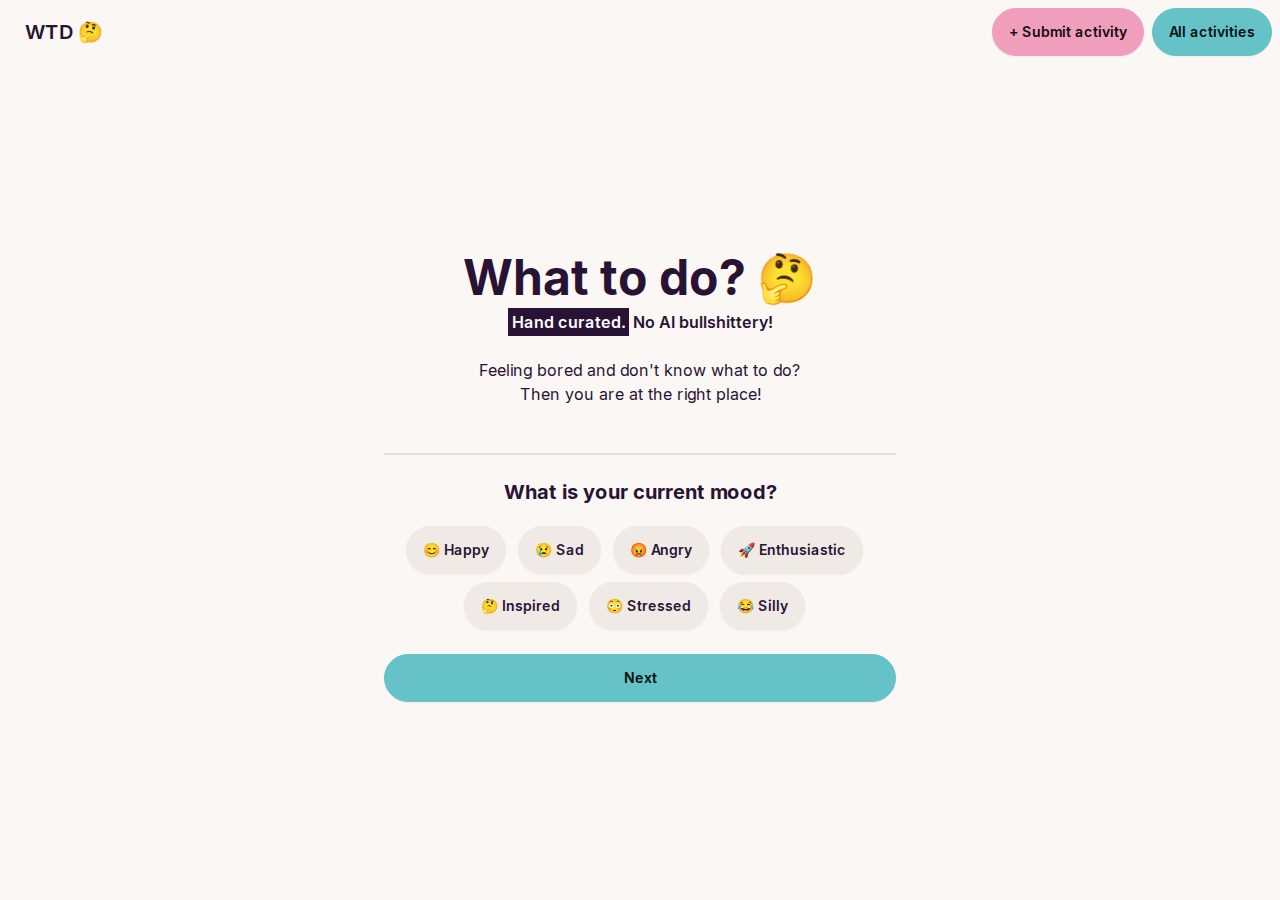
==== index.html @ 71c06328 "Add files via upload" ====
<!DOCTYPE html><html lang="en" data-theme="cupcake"><head><meta charSet="utf-8"/><meta name="viewport" content="width=device-width, initial-scale=1"/><link rel="stylesheet" href="/_next/static/css/040edca10ab47e37.css" data-precedence="next"/><link rel="preload" as="script" fetchPriority="low" href="/_next/static/chunks/webpack-1c9603b7d2042f8e.js"/><script src="/_next/static/chunks/fd9d1056-62aaf4b921c84028.js" async=""></script><script src="/_next/static/chunks/23-53a2603b70537d36.js" async=""></script><script src="/_next/static/chunks/main-app-e47d683644de741a.js" async=""></script><script src="/_next/static/chunks/125-04e4ac84faadeda4.js" async=""></script><script src="/_next/static/chunks/app/page-705345478caa8440.js" async=""></script><title>What to do?</title><meta name="description" content="Felling bored? Let us help you find something to do!"/><link rel="icon" href="/favicon.ico" type="image/x-icon" sizes="16x16"/><script src="/_next/static/chunks/polyfills-78c92fac7aa8fdd8.js" noModule=""></script></head><body class="__className_36bd41"><div class="navbar bg-base-100"><div class="navbar-start"><div class="dropdown"><div tabindex="0" role="button" class="btn btn-ghost lg:hidden"><svg xmlns="http://www.w3.org/2000/svg" class="h-5 w-5" fill="none" viewBox="0 0 24 24" stroke="currentColor"><path stroke-linecap="round" stroke-linejoin="round" stroke-width="2" d="M4 6h16M4 12h8m-8 6h16"></path></svg></div><ul tabindex="0" class="menu menu-sm dropdown-content bg-base-100 rounded-box z-[1] mt-3 w-52 p-2 shadow gap-2"><li><a class="bg-primary font-semibold" href="/all">All activities</a></li><li><a class="bg-secondary" href="https://forms.gle/7nkDAEcvUfai7z9x8" target="_blank">+ Submit activity</a></li></ul></div><a class="btn btn-ghost text-xl">WTD 🤔</a></div><div class="navbar-end invisible lg:visible gap-2"><a class="btn btn-secondary" href="https://forms.gle/7nkDAEcvUfai7z9x8" target="_blank">+ Submit activity</a><a class="btn btn-primary font-semibold" href="/all">All activities</a></div></div><div class="hero min-h-[92vh]"><div class="hero-content text-center"><div class="max-w-lg"><h1 class="text-5xl font-bold">What to do? 🤔</h1><h2 class="text-l font-semibold mt-2"><span class="text-white bg-neutral p-1">Hand curated.</span> No AI bullshittery!</h2><p class="py-6">Feeling bored and don&#x27;t know what to do?<br/>Then you are at the right place!</p><div class="divider"></div><p class="font-bold text-xl mb-3">What is your current mood?</p><button class="btn mr-3 mt-2 ">😊 Happy</button><button class="btn mr-3 mt-2 ">😢 Sad</button><button class="btn mr-3 mt-2 ">😡 Angry</button><button class="btn mr-3 mt-2 ">🚀 Enthusiastic</button><button class="btn mr-3 mt-2 ">🤔 Inspired</button><button class="btn mr-3 mt-2 ">😳 Stressed</button><button class="btn mr-3 mt-2 ">😂 Silly</button><div class="mt-6 flex flex-col justify-center"><button class="btn btn-primary">Next</button></div></div></div></div><script data-name="BMC-Widget" data-cfasync="false" src="https://cdnjs.buymeacoffee.com/1.0.0/widget.prod.min.js" data-id="oskarkraemer" data-description="Support me on Buy me a coffee!" data-message="Thank you for visiting! If you had fun, consider supporting the development of further tools like these 😊" data-color="#FF813F" data-position="Right" data-x_margin="18" data-y_margin="18"></script><script src="/_next/static/chunks/webpack-1c9603b7d2042f8e.js" async=""></script><script>(self.__next_f=self.__next_f||[]).push([0]);self.__next_f.push([2,null])</script><script>self.__next_f.push([1,"1:HL[\"/_next/static/css/040edca10ab47e37.css\",\"style\"]\n"])</script><script>self.__next_f.push([1,"2:I[5751,[],\"\"]\n4:I[6513,[],\"ClientPageRoot\"]\n5:I[9813,[\"125\",\"static/chunks/125-04e4ac84faadeda4.js\",\"931\",\"static/chunks/app/page-705345478caa8440.js\"],\"default\"]\n6:I[9275,[],\"\"]\n7:I[1343,[],\"\"]\n9:I[6130,[],\"\"]\na:[]\n"])</script><script>self.__next_f.push([1,"0:[[[\"$\",\"link\",\"0\",{\"rel\":\"stylesheet\",\"href\":\"/_next/static/css/040edca10ab47e37.css\",\"precedence\":\"next\",\"crossOrigin\":\"$undefined\"}]],[\"$\",\"$L2\",null,{\"buildId\":\"r5qtMpemRPgUdCmACwIKl\",\"assetPrefix\":\"\",\"initialCanonicalUrl\":\"/\",\"initialTree\":[\"\",{\"children\":[\"__PAGE__\",{}]},\"$undefined\",\"$undefined\",true],\"initialSeedData\":[\"\",{\"children\":[\"__PAGE__\",{},[[\"$L3\",[\"$\",\"$L4\",null,{\"props\":{\"params\":{},\"searchParams\":{}},\"Component\":\"$5\"}]],null],null]},[[\"$\",\"html\",null,{\"lang\":\"en\",\"data-theme\":\"cupcake\",\"children\":[\"$\",\"body\",null,{\"className\":\"__className_36bd41\",\"children\":[\"$\",\"$L6\",null,{\"parallelRouterKey\":\"children\",\"segmentPath\":[\"children\"],\"error\":\"$undefined\",\"errorStyles\":\"$undefined\",\"errorScripts\":\"$undefined\",\"template\":[\"$\",\"$L7\",null,{}],\"templateStyles\":\"$undefined\",\"templateScripts\":\"$undefined\",\"notFound\":[[\"$\",\"title\",null,{\"children\":\"404: This page could not be found.\"}],[\"$\",\"div\",null,{\"style\":{\"fontFamily\":\"system-ui,\\\"Segoe UI\\\",Roboto,Helvetica,Arial,sans-serif,\\\"Apple Color Emoji\\\",\\\"Segoe UI Emoji\\\"\",\"height\":\"100vh\",\"textAlign\":\"center\",\"display\":\"flex\",\"flexDirection\":\"column\",\"alignItems\":\"center\",\"justifyContent\":\"center\"},\"children\":[\"$\",\"div\",null,{\"children\":[[\"$\",\"style\",null,{\"dangerouslySetInnerHTML\":{\"__html\":\"body{color:#000;background:#fff;margin:0}.next-error-h1{border-right:1px solid rgba(0,0,0,.3)}@media (prefers-color-scheme:dark){body{color:#fff;background:#000}.next-error-h1{border-right:1px solid rgba(255,255,255,.3)}}\"}}],[\"$\",\"h1\",null,{\"className\":\"next-error-h1\",\"style\":{\"display\":\"inline-block\",\"margin\":\"0 20px 0 0\",\"padding\":\"0 23px 0 0\",\"fontSize\":24,\"fontWeight\":500,\"verticalAlign\":\"top\",\"lineHeight\":\"49px\"},\"children\":\"404\"}],[\"$\",\"div\",null,{\"style\":{\"display\":\"inline-block\"},\"children\":[\"$\",\"h2\",null,{\"style\":{\"fontSize\":14,\"fontWeight\":400,\"lineHeight\":\"49px\",\"margin\":0},\"children\":\"This page could not be found.\"}]}]]}]}]],\"notFoundStyles\":[],\"styles\":null}]}]}],null],null],\"couldBeIntercepted\":false,\"initialHead\":[null,\"$L8\"],\"globalErrorComponent\":\"$9\",\"missingSlots\":\"$Wa\"}]]\n"])</script><script>self.__next_f.push([1,"8:[[\"$\",\"meta\",\"0\",{\"name\":\"viewport\",\"content\":\"width=device-width, initial-scale=1\"}],[\"$\",\"meta\",\"1\",{\"charSet\":\"utf-8\"}],[\"$\",\"title\",\"2\",{\"children\":\"What to do?\"}],[\"$\",\"meta\",\"3\",{\"name\":\"description\",\"content\":\"Felling bored? Let us help you find something to do!\"}],[\"$\",\"link\",\"4\",{\"rel\":\"icon\",\"href\":\"/favicon.ico\",\"type\":\"image/x-icon\",\"sizes\":\"16x16\"}]]\n3:null\n"])</script></body></html>
---- _next/static/css/040edca10ab47e37.css ----
@font-face{font-family:__Inter_36bd41;font-style:normal;font-weight:100 900;font-display:swap;src:url(/_next/static/media/55c55f0601d81cf3-s.woff2) format("woff2");unicode-range:u+0460-052f,u+1c80-1c88,u+20b4,u+2de0-2dff,u+a640-a69f,u+fe2e-fe2f}@font-face{font-family:__Inter_36bd41;font-style:normal;font-weight:100 900;font-display:swap;src:url(/_next/static/media/26a46d62cd723877-s.woff2) format("woff2");unicode-range:u+0301,u+0400-045f,u+0490-0491,u+04b0-04b1,u+2116}@font-face{font-family:__Inter_36bd41;font-style:normal;font-weight:100 900;font-display:swap;src:url(/_next/static/media/97e0cb1ae144a2a9-s.woff2) format("woff2");unicode-range:u+1f??}@font-face{font-family:__Inter_36bd41;font-style:normal;font-weight:100 900;font-display:swap;src:url(/_next/static/media/581909926a08bbc8-s.woff2) format("woff2");unicode-range:u+0370-0377,u+037a-037f,u+0384-038a,u+038c,u+038e-03a1,u+03a3-03ff}@font-face{font-family:__Inter_36bd41;font-style:normal;font-weight:100 900;font-display:swap;src:url(/_next/static/media/df0a9ae256c0569c-s.woff2) format("woff2");unicode-range:u+0102-0103,u+0110-0111,u+0128-0129,u+0168-0169,u+01a0-01a1,u+01af-01b0,u+0300-0301,u+0303-0304,u+0308-0309,u+0323,u+0329,u+1ea0-1ef9,u+20ab}@font-face{font-family:__Inter_36bd41;font-style:normal;font-weight:100 900;font-display:swap;src:url(/_next/static/media/6d93bde91c0c2823-s.woff2) format("woff2");unicode-range:u+0100-02af,u+0304,u+0308,u+0329,u+1e00-1e9f,u+1ef2-1eff,u+2020,u+20a0-20ab,u+20ad-20c0,u+2113,u+2c60-2c7f,u+a720-a7ff}@font-face{font-family:__Inter_36bd41;font-style:normal;font-weight:100 900;font-display:swap;src:url(/_next/static/media/a34f9d1faa5f3315-s.p.woff2) format("woff2");unicode-range:u+00??,u+0131,u+0152-0153,u+02bb-02bc,u+02c6,u+02da,u+02dc,u+0304,u+0308,u+0329,u+2000-206f,u+2074,u+20ac,u+2122,u+2191,u+2193,u+2212,u+2215,u+feff,u+fffd}@font-face{font-family:__Inter_Fallback_36bd41;src:local("Arial");ascent-override:90.49%;descent-override:22.56%;line-gap-override:0.00%;size-adjust:107.06%}.__className_36bd41{font-family:__Inter_36bd41,__Inter_Fallback_36bd41;font-style:normal}

/*
! tailwindcss v3.4.4 | MIT License | https://tailwindcss.com
*/*,:after,:before{box-sizing:border-box;border:0 solid #e5e7eb}:after,:before{--tw-content:""}:host,html{line-height:1.5;-webkit-text-size-adjust:100%;-moz-tab-size:4;tab-size:4;font-family:ui-sans-serif,system-ui,sans-serif,Apple Color Emoji,Segoe UI Emoji,Segoe UI Symbol,Noto Color Emoji;font-feature-settings:normal;font-variation-settings:normal;-webkit-tap-highlight-color:transparent}body{margin:0;line-height:inherit}hr{height:0;color:inherit;border-top-width:1px}abbr:where([title]){text-decoration:underline dotted}h1,h2,h3,h4,h5,h6{font-size:inherit;font-weight:inherit}a{color:inherit;text-decoration:inherit}b,strong{font-weight:bolder}code,kbd,pre,samp{font-family:ui-monospace,SFMono-Regular,Menlo,Monaco,Consolas,Liberation Mono,Courier New,monospace;font-feature-settings:normal;font-variation-settings:normal;font-size:1em}small{font-size:80%}sub,sup{font-size:75%;line-height:0;position:relative;vertical-align:baseline}sub{bottom:-.25em}sup{top:-.5em}table{text-indent:0;border-color:inherit;border-collapse:collapse}button,input,optgroup,select,textarea{font-family:inherit;font-feature-settings:inherit;font-variation-settings:inherit;font-size:100%;font-weight:inherit;line-height:inherit;letter-spacing:inherit;color:inherit;margin:0;padding:0}button,select{text-transform:none}button,input:where([type=button]),input:where([type=reset]),input:where([type=submit]){-webkit-appearance:button;background-color:transparent;background-image:none}:-moz-focusring{outline:auto}:-moz-ui-invalid{box-shadow:none}progress{vertical-align:baseline}::-webkit-inner-spin-button,::-webkit-outer-spin-button{height:auto}[type=search]{-webkit-appearance:textfield;outline-offset:-2px}::-webkit-search-decoration{-webkit-appearance:none}::-webkit-file-upload-button{-webkit-appearance:button;font:inherit}summary{display:list-item}blockquote,dd,dl,figure,h1,h2,h3,h4,h5,h6,hr,p,pre{margin:0}fieldset{margin:0}fieldset,legend{padding:0}menu,ol,ul{list-style:none;margin:0;padding:0}dialog{padding:0}textarea{resize:vertical}input::placeholder,textarea::placeholder{opacity:1;color:#9ca3af}[role=button],button{cursor:pointer}:disabled{cursor:default}audio,canvas,embed,iframe,img,object,svg,video{display:block;vertical-align:middle}img,video{max-width:100%;height:auto}[hidden]{display:none}:root,[data-theme]{background-color:var(--fallback-b1,oklch(var(--b1)/1));color:var(--fallback-bc,oklch(var(--bc)/1))}@supports not (color:oklch(0% 0 0)){:root{color-scheme:light;--fallback-p:#491eff;--fallback-pc:#d4dbff;--fallback-s:#ff41c7;--fallback-sc:#fff9fc;--fallback-a:#00cfbd;--fallback-ac:#00100d;--fallback-n:#2b3440;--fallback-nc:#d7dde4;--fallback-b1:#fff;--fallback-b2:#e5e6e6;--fallback-b3:#e5e6e6;--fallback-bc:#1f2937;--fallback-in:#00b3f0;--fallback-inc:#000;--fallback-su:#00ca92;--fallback-suc:#000;--fallback-wa:#ffc22d;--fallback-wac:#000;--fallback-er:#ff6f70;--fallback-erc:#000}@media (prefers-color-scheme:dark){:root{color-scheme:dark;--fallback-p:#7582ff;--fallback-pc:#050617;--fallback-s:#ff71cf;--fallback-sc:#190211;--fallback-a:#00c7b5;--fallback-ac:#000e0c;--fallback-n:#2a323c;--fallback-nc:#a6adbb;--fallback-b1:#1d232a;--fallback-b2:#191e24;--fallback-b3:#15191e;--fallback-bc:#a6adbb;--fallback-in:#00b3f0;--fallback-inc:#000;--fallback-su:#00ca92;--fallback-suc:#000;--fallback-wa:#ffc22d;--fallback-wac:#000;--fallback-er:#ff6f70;--fallback-erc:#000}}}html{-webkit-tap-highlight-color:transparent}*{scrollbar-color:color-mix(in oklch,currentColor 35%,transparent) transparent}:hover{scrollbar-color:color-mix(in oklch,currentColor 60%,transparent) transparent}:root{color-scheme:light;--in:72.06% 0.191 231.6;--su:64.8% 0.150 160;--wa:84.71% 0.199 83.87;--er:71.76% 0.221 22.18;--pc:15.2344% 0.017892 200.026556;--sc:15.787% 0.020249 356.29965;--ac:15.8762% 0.029206 78.618794;--nc:84.7148% 0.013247 313.189598;--inc:0% 0 0;--suc:0% 0 0;--wac:0% 0 0;--erc:0% 0 0;--rounded-box:1rem;--rounded-badge:1.9rem;--animation-btn:0.25s;--animation-input:.2s;--btn-focus-scale:0.95;--border-btn:1px;--p:76.172% 0.089459 200.026556;--s:78.9351% 0.101246 356.29965;--a:79.3811% 0.146032 78.618794;--n:23.5742% 0.066235 313.189598;--b1:97.7882% 0.00418 56.375637;--b2:93.9822% 0.007638 61.449292;--b3:91.5861% 0.006811 53.440502;--bc:23.5742% 0.066235 313.189598;--rounded-btn:1.9rem;--tab-border:2px;--tab-radius:0.7rem}@media (prefers-color-scheme:dark){:root{color-scheme:dark;--in:72.06% 0.191 231.6;--su:64.8% 0.150 160;--wa:84.71% 0.199 83.87;--er:71.76% 0.221 22.18;--pc:13.138% 0.0392 275.75;--sc:14.96% 0.052 342.55;--ac:14.902% 0.0334 183.61;--inc:0% 0 0;--suc:0% 0 0;--wac:0% 0 0;--erc:0% 0 0;--rounded-box:1rem;--rounded-btn:0.5rem;--rounded-badge:1.9rem;--animation-btn:0.25s;--animation-input:.2s;--btn-focus-scale:0.95;--border-btn:1px;--tab-border:1px;--tab-radius:0.5rem;--p:65.69% 0.196 275.75;--s:74.8% 0.26 342.55;--a:74.51% 0.167 183.61;--n:31.3815% 0.021108 254.139175;--nc:74.6477% 0.0216 264.435964;--b1:25.3267% 0.015896 252.417568;--b2:23.2607% 0.013807 253.100675;--b3:21.1484% 0.01165 254.087939;--bc:74.6477% 0.0216 264.435964}}[data-theme=cupcake]{color-scheme:light;--in:72.06% 0.191 231.6;--su:64.8% 0.150 160;--wa:84.71% 0.199 83.87;--er:71.76% 0.221 22.18;--pc:15.2344% 0.017892 200.026556;--sc:15.787% 0.020249 356.29965;--ac:15.8762% 0.029206 78.618794;--nc:84.7148% 0.013247 313.189598;--inc:0% 0 0;--suc:0% 0 0;--wac:0% 0 0;--erc:0% 0 0;--rounded-box:1rem;--rounded-badge:1.9rem;--animation-btn:0.25s;--animation-input:.2s;--btn-focus-scale:0.95;--border-btn:1px;--p:76.172% 0.089459 200.026556;--s:78.9351% 0.101246 356.29965;--a:79.3811% 0.146032 78.618794;--n:23.5742% 0.066235 313.189598;--b1:97.7882% 0.00418 56.375637;--b2:93.9822% 0.007638 61.449292;--b3:91.5861% 0.006811 53.440502;--bc:23.5742% 0.066235 313.189598;--rounded-btn:1.9rem;--tab-border:2px;--tab-radius:0.7rem}[data-theme=dark]{color-scheme:dark;--in:72.06% 0.191 231.6;--su:64.8% 0.150 160;--wa:84.71% 0.199 83.87;--er:71.76% 0.221 22.18;--pc:13.138% 0.0392 275.75;--sc:14.96% 0.052 342.55;--ac:14.902% 0.0334 183.61;--inc:0% 0 0;--suc:0% 0 0;--wac:0% 0 0;--erc:0% 0 0;--rounded-box:1rem;--rounded-btn:0.5rem;--rounded-badge:1.9rem;--animation-btn:0.25s;--animation-input:.2s;--btn-focus-scale:0.95;--border-btn:1px;--tab-border:1px;--tab-radius:0.5rem;--p:65.69% 0.196 275.75;--s:74.8% 0.26 342.55;--a:74.51% 0.167 183.61;--n:31.3815% 0.021108 254.139175;--nc:74.6477% 0.0216 264.435964;--b1:25.3267% 0.015896 252.417568;--b2:23.2607% 0.013807 253.100675;--b3:21.1484% 0.01165 254.087939;--bc:74.6477% 0.0216 264.435964}*,:after,:before{--tw-border-spacing-x:0;--tw-border-spacing-y:0;--tw-translate-x:0;--tw-translate-y:0;--tw-rotate:0;--tw-skew-x:0;--tw-skew-y:0;--tw-scale-x:1;--tw-scale-y:1;--tw-pan-x: ;--tw-pan-y: ;--tw-pinch-zoom: ;--tw-scroll-snap-strictness:proximity;--tw-gradient-from-position: ;--tw-gradient-via-position: ;--tw-gradient-to-position: ;--tw-ordinal: ;--tw-slashed-zero: ;--tw-numeric-figure: ;--tw-numeric-spacing: ;--tw-numeric-fraction: ;--tw-ring-inset: ;--tw-ring-offset-width:0px;--tw-ring-offset-color:#fff;--tw-ring-color:rgba(59,130,246,.5);--tw-ring-offset-shadow:0 0 #0000;--tw-ring-shadow:0 0 #0000;--tw-shadow:0 0 #0000;--tw-shadow-colored:0 0 #0000;--tw-blur: ;--tw-brightness: ;--tw-contrast: ;--tw-grayscale: ;--tw-hue-rotate: ;--tw-invert: ;--tw-saturate: ;--tw-sepia: ;--tw-drop-shadow: ;--tw-backdrop-blur: ;--tw-backdrop-brightness: ;--tw-backdrop-contrast: ;--tw-backdrop-grayscale: ;--tw-backdrop-hue-rotate: ;--tw-backdrop-invert: ;--tw-backdrop-opacity: ;--tw-backdrop-saturate: ;--tw-backdrop-sepia: ;--tw-contain-size: ;--tw-contain-layout: ;--tw-contain-paint: ;--tw-contain-style: }::backdrop{--tw-border-spacing-x:0;--tw-border-spacing-y:0;--tw-translate-x:0;--tw-translate-y:0;--tw-rotate:0;--tw-skew-x:0;--tw-skew-y:0;--tw-scale-x:1;--tw-scale-y:1;--tw-pan-x: ;--tw-pan-y: ;--tw-pinch-zoom: ;--tw-scroll-snap-strictness:proximity;--tw-gradient-from-position: ;--tw-gradient-via-position: ;--tw-gradient-to-position: ;--tw-ordinal: ;--tw-slashed-zero: ;--tw-numeric-figure: ;--tw-numeric-spacing: ;--tw-numeric-fraction: ;--tw-ring-inset: ;--tw-ring-offset-width:0px;--tw-ring-offset-color:#fff;--tw-ring-color:rgba(59,130,246,.5);--tw-ring-offset-shadow:0 0 #0000;--tw-ring-shadow:0 0 #0000;--tw-shadow:0 0 #0000;--tw-shadow-colored:0 0 #0000;--tw-blur: ;--tw-brightness: ;--tw-contrast: ;--tw-grayscale: ;--tw-hue-rotate: ;--tw-invert: ;--tw-saturate: ;--tw-sepia: ;--tw-drop-shadow: ;--tw-backdrop-blur: ;--tw-backdrop-brightness: ;--tw-backdrop-contrast: ;--tw-backdrop-grayscale: ;--tw-backdrop-hue-rotate: ;--tw-backdrop-invert: ;--tw-backdrop-opacity: ;--tw-backdrop-saturate: ;--tw-backdrop-sepia: ;--tw-contain-size: ;--tw-contain-layout: ;--tw-contain-paint: ;--tw-contain-style: }.badge{display:inline-flex;align-items:center;justify-content:center;transition-property:color,background-color,border-color,text-decoration-color,fill,stroke,opacity,box-shadow,transform,filter,backdrop-filter;transition-timing-function:cubic-bezier(.4,0,.2,1);transition-timing-function:cubic-bezier(0,0,.2,1);transition-duration:.2s;height:1.25rem;font-size:.875rem;line-height:1.25rem;width:fit-content;padding-left:.563rem;padding-right:.563rem;border-radius:var(--rounded-badge,1.9rem);border-width:1px;--tw-border-opacity:1;border-color:var(--fallback-b2,oklch(var(--b2)/var(--tw-border-opacity)));--tw-bg-opacity:1;background-color:var(--fallback-b1,oklch(var(--b1)/var(--tw-bg-opacity)));--tw-text-opacity:1;color:var(--fallback-bc,oklch(var(--bc)/var(--tw-text-opacity)))}@media (hover:hover){.menu li>:not(ul,.menu-title,details,.btn).active,.menu li>:not(ul,.menu-title,details,.btn):active,.menu li>details>summary:active{--tw-bg-opacity:1;background-color:var(--fallback-n,oklch(var(--n)/var(--tw-bg-opacity)));--tw-text-opacity:1;color:var(--fallback-nc,oklch(var(--nc)/var(--tw-text-opacity)))}}.btn{display:inline-flex;height:3rem;min-height:3rem;flex-shrink:0;cursor:pointer;user-select:none;flex-wrap:wrap;align-items:center;justify-content:center;border-radius:var(--rounded-btn,.5rem);border-color:transparent;border-color:oklch(var(--btn-color,var(--b2))/var(--tw-border-opacity));padding-left:1rem;padding-right:1rem;text-align:center;font-size:.875rem;line-height:1em;gap:.5rem;font-weight:600;text-decoration-line:none;transition-duration:.2s;transition-timing-function:cubic-bezier(0,0,.2,1);border-width:var(--border-btn,1px);transition-property:color,background-color,border-color,opacity,box-shadow,transform;--tw-text-opacity:1;color:var(--fallback-bc,oklch(var(--bc)/var(--tw-text-opacity)));--tw-shadow:0 1px 2px 0 rgba(0,0,0,.05);--tw-shadow-colored:0 1px 2px 0 var(--tw-shadow-color);box-shadow:var(--tw-ring-offset-shadow,0 0 #0000),var(--tw-ring-shadow,0 0 #0000),var(--tw-shadow);outline-color:var(--fallback-bc,oklch(var(--bc)/1));background-color:oklch(var(--btn-color,var(--b2))/var(--tw-bg-opacity));--tw-bg-opacity:1;--tw-border-opacity:1}.btn-disabled,.btn:disabled,.btn[disabled]{pointer-events:none}:where(.btn:is(input[type=checkbox])),:where(.btn:is(input[type=radio])){width:auto;appearance:none}.btn:is(input[type=checkbox]):after,.btn:is(input[type=radio]):after{--tw-content:attr(aria-label);content:var(--tw-content)}.card{position:relative;display:flex;flex-direction:column;border-radius:var(--rounded-box,1rem)}.card:focus{outline:2px solid transparent;outline-offset:2px}.card-body{display:flex;flex:1 1 auto;flex-direction:column;padding:var(--padding-card,2rem);gap:.5rem}.card-body :where(p){flex-grow:1}.card-actions{display:flex;flex-wrap:wrap;align-items:flex-start;gap:.5rem}.card figure{display:flex;align-items:center;justify-content:center}.card.image-full{display:grid}.card.image-full:before{position:relative;content:"";z-index:10;border-radius:var(--rounded-box,1rem);--tw-bg-opacity:1;background-color:var(--fallback-n,oklch(var(--n)/var(--tw-bg-opacity)));opacity:.75}.card.image-full:before,.card.image-full>*{grid-column-start:1;grid-row-start:1}.card.image-full>figure img{height:100%;object-fit:cover}.card.image-full>.card-body{position:relative;z-index:20;--tw-text-opacity:1;color:var(--fallback-nc,oklch(var(--nc)/var(--tw-text-opacity)))}.divider{display:flex;flex-direction:row;align-items:center;align-self:stretch;margin-top:1rem;margin-bottom:1rem;height:1rem;white-space:nowrap}.divider:after,.divider:before{height:.125rem;width:100%;flex-grow:1;--tw-content:"";content:var(--tw-content);background-color:var(--fallback-bc,oklch(var(--bc)/.1))}.dropdown{position:relative;display:inline-block}.dropdown>:not(summary):focus{outline:2px solid transparent;outline-offset:2px}.dropdown .dropdown-content{position:absolute}.dropdown:is(:not(details)) .dropdown-content{visibility:hidden;opacity:0;transform-origin:top;--tw-scale-x:.95;--tw-scale-y:.95;transform:translate(var(--tw-translate-x),var(--tw-translate-y)) rotate(var(--tw-rotate)) skewX(var(--tw-skew-x)) skewY(var(--tw-skew-y)) scaleX(var(--tw-scale-x)) scaleY(var(--tw-scale-y));transition-property:color,background-color,border-color,text-decoration-color,fill,stroke,opacity,box-shadow,transform,filter,backdrop-filter;transition-timing-function:cubic-bezier(.4,0,.2,1);transition-timing-function:cubic-bezier(0,0,.2,1);transition-duration:.2s}.dropdown-end .dropdown-content{inset-inline-end:0}.dropdown-left .dropdown-content{bottom:auto;inset-inline-end:100%;top:0;transform-origin:right}.dropdown-right .dropdown-content{bottom:auto;inset-inline-start:100%;top:0;transform-origin:left}.dropdown-bottom .dropdown-content{bottom:auto;top:100%;transform-origin:top}.dropdown-top .dropdown-content{bottom:100%;top:auto;transform-origin:bottom}.dropdown-end.dropdown-left .dropdown-content,.dropdown-end.dropdown-right .dropdown-content{bottom:0;top:auto}.dropdown.dropdown-open .dropdown-content,.dropdown:focus-within .dropdown-content,.dropdown:not(.dropdown-hover):focus .dropdown-content{visibility:visible;opacity:1}@media (hover:hover){.dropdown.dropdown-hover:hover .dropdown-content{visibility:visible;opacity:1}.btm-nav>.disabled:hover,.btm-nav>[disabled]:hover{pointer-events:none;--tw-border-opacity:0;background-color:var(--fallback-n,oklch(var(--n)/var(--tw-bg-opacity)));--tw-bg-opacity:0.1;color:var(--fallback-bc,oklch(var(--bc)/var(--tw-text-opacity)));--tw-text-opacity:0.2}.btn:hover{--tw-border-opacity:1;border-color:var(--fallback-b3,oklch(var(--b3)/var(--tw-border-opacity)));--tw-bg-opacity:1;background-color:var(--fallback-b3,oklch(var(--b3)/var(--tw-bg-opacity)))}@supports (color:color-mix(in oklab,black,black)){.btn:hover{background-color:color-mix(in oklab,oklch(var(--btn-color,var(--b2))/var(--tw-bg-opacity,1)) 90%,#000);border-color:color-mix(in oklab,oklch(var(--btn-color,var(--b2))/var(--tw-border-opacity,1)) 90%,#000)}}@supports not (color:oklch(0% 0 0)){.btn:hover{background-color:var(--btn-color,var(--fallback-b2));border-color:var(--btn-color,var(--fallback-b2))}}.btn.glass:hover{--glass-opacity:25%;--glass-border-opacity:15%}.btn-ghost:hover{border-color:transparent}@supports (color:oklch(0% 0 0)){.btn-ghost:hover{background-color:var(--fallback-bc,oklch(var(--bc)/.2))}}.btn-outline:hover{--tw-border-opacity:1;border-color:var(--fallback-bc,oklch(var(--bc)/var(--tw-border-opacity)));--tw-bg-opacity:1;background-color:var(--fallback-bc,oklch(var(--bc)/var(--tw-bg-opacity)));--tw-text-opacity:1;color:var(--fallback-b1,oklch(var(--b1)/var(--tw-text-opacity)))}.btn-outline.btn-primary:hover{--tw-text-opacity:1;color:var(--fallback-pc,oklch(var(--pc)/var(--tw-text-opacity)))}@supports (color:color-mix(in oklab,black,black)){.btn-outline.btn-primary:hover{background-color:color-mix(in oklab,var(--fallback-p,oklch(var(--p)/1)) 90%,#000);border-color:color-mix(in oklab,var(--fallback-p,oklch(var(--p)/1)) 90%,#000)}}.btn-outline.btn-secondary:hover{--tw-text-opacity:1;color:var(--fallback-sc,oklch(var(--sc)/var(--tw-text-opacity)))}@supports (color:color-mix(in oklab,black,black)){.btn-outline.btn-secondary:hover{background-color:color-mix(in oklab,var(--fallback-s,oklch(var(--s)/1)) 90%,#000);border-color:color-mix(in oklab,var(--fallback-s,oklch(var(--s)/1)) 90%,#000)}}.btn-outline.btn-accent:hover{--tw-text-opacity:1;color:var(--fallback-ac,oklch(var(--ac)/var(--tw-text-opacity)))}@supports (color:color-mix(in oklab,black,black)){.btn-outline.btn-accent:hover{background-color:color-mix(in oklab,var(--fallback-a,oklch(var(--a)/1)) 90%,#000);border-color:color-mix(in oklab,var(--fallback-a,oklch(var(--a)/1)) 90%,#000)}}.btn-outline.btn-success:hover{--tw-text-opacity:1;color:var(--fallback-suc,oklch(var(--suc)/var(--tw-text-opacity)))}@supports (color:color-mix(in oklab,black,black)){.btn-outline.btn-success:hover{background-color:color-mix(in oklab,var(--fallback-su,oklch(var(--su)/1)) 90%,#000);border-color:color-mix(in oklab,var(--fallback-su,oklch(var(--su)/1)) 90%,#000)}}.btn-outline.btn-info:hover{--tw-text-opacity:1;color:var(--fallback-inc,oklch(var(--inc)/var(--tw-text-opacity)))}@supports (color:color-mix(in oklab,black,black)){.btn-outline.btn-info:hover{background-color:color-mix(in oklab,var(--fallback-in,oklch(var(--in)/1)) 90%,#000);border-color:color-mix(in oklab,var(--fallback-in,oklch(var(--in)/1)) 90%,#000)}}.btn-outline.btn-warning:hover{--tw-text-opacity:1;color:var(--fallback-wac,oklch(var(--wac)/var(--tw-text-opacity)))}@supports (color:color-mix(in oklab,black,black)){.btn-outline.btn-warning:hover{background-color:color-mix(in oklab,var(--fallback-wa,oklch(var(--wa)/1)) 90%,#000);border-color:color-mix(in oklab,var(--fallback-wa,oklch(var(--wa)/1)) 90%,#000)}}.btn-outline.btn-error:hover{--tw-text-opacity:1;color:var(--fallback-erc,oklch(var(--erc)/var(--tw-text-opacity)))}@supports (color:color-mix(in oklab,black,black)){.btn-outline.btn-error:hover{background-color:color-mix(in oklab,var(--fallback-er,oklch(var(--er)/1)) 90%,#000);border-color:color-mix(in oklab,var(--fallback-er,oklch(var(--er)/1)) 90%,#000)}}.btn-disabled:hover,.btn:disabled:hover,.btn[disabled]:hover{--tw-border-opacity:0;background-color:var(--fallback-n,oklch(var(--n)/var(--tw-bg-opacity)));--tw-bg-opacity:0.2;color:var(--fallback-bc,oklch(var(--bc)/var(--tw-text-opacity)));--tw-text-opacity:0.2}@supports (color:color-mix(in oklab,black,black)){.btn:is(input[type=checkbox]:checked):hover,.btn:is(input[type=radio]:checked):hover{background-color:color-mix(in oklab,var(--fallback-p,oklch(var(--p)/1)) 90%,#000);border-color:color-mix(in oklab,var(--fallback-p,oklch(var(--p)/1)) 90%,#000)}}.dropdown.dropdown-hover:hover .dropdown-content{--tw-scale-x:1;--tw-scale-y:1;transform:translate(var(--tw-translate-x),var(--tw-translate-y)) rotate(var(--tw-rotate)) skewX(var(--tw-skew-x)) skewY(var(--tw-skew-y)) scaleX(var(--tw-scale-x)) scaleY(var(--tw-scale-y))}:where(.menu li:not(.menu-title,.disabled)>:not(ul,details,.menu-title)):not(.active,.btn):hover,:where(.menu li:not(.menu-title,.disabled)>details>summary:not(.menu-title)):not(.active,.btn):hover{cursor:pointer;outline:2px solid transparent;outline-offset:2px}@supports (color:oklch(0% 0 0)){:where(.menu li:not(.menu-title,.disabled)>:not(ul,details,.menu-title)):not(.active,.btn):hover,:where(.menu li:not(.menu-title,.disabled)>details>summary:not(.menu-title)):not(.active,.btn):hover{background-color:var(--fallback-bc,oklch(var(--bc)/.1))}}}.dropdown:is(details) summary::-webkit-details-marker{display:none}.hero{display:grid;width:100%;place-items:center;background-size:cover;background-position:50%}.hero>*{grid-column-start:1;grid-row-start:1}.hero-content{z-index:0;display:flex;align-items:center;justify-content:center;max-width:80rem;gap:1rem;padding:1rem}.input{flex-shrink:1;appearance:none;height:3rem;padding-left:1rem;padding-right:1rem;font-size:1rem;line-height:2;line-height:1.5rem;border-radius:var(--rounded-btn,.5rem);border-width:1px;border-color:transparent;--tw-bg-opacity:1;background-color:var(--fallback-b1,oklch(var(--b1)/var(--tw-bg-opacity)))}.input-md[type=number]::-webkit-inner-spin-button,.input[type=number]::-webkit-inner-spin-button{margin-top:-1rem;margin-bottom:-1rem;margin-inline-end:-1rem}.join{display:inline-flex;align-items:stretch;border-radius:var(--rounded-btn,.5rem)}.join :where(.join-item){border-start-end-radius:0;border-end-end-radius:0;border-end-start-radius:0;border-start-start-radius:0}.join .join-item:not(:first-child):not(:last-child),.join :not(:first-child):not(:last-child) .join-item{border-start-end-radius:0;border-end-end-radius:0;border-end-start-radius:0;border-start-start-radius:0}.join .join-item:first-child:not(:last-child),.join :first-child:not(:last-child) .join-item{border-start-end-radius:0;border-end-end-radius:0}.join .dropdown .join-item:first-child:not(:last-child),.join :first-child:not(:last-child) .dropdown .join-item{border-start-end-radius:inherit;border-end-end-radius:inherit}.join :where(.join-item:first-child:not(:last-child)),.join :where(:first-child:not(:last-child) .join-item){border-end-start-radius:inherit;border-start-start-radius:inherit}.join .join-item:last-child:not(:first-child),.join :last-child:not(:first-child) .join-item{border-end-start-radius:0;border-start-start-radius:0}.join :where(.join-item:last-child:not(:first-child)),.join :where(:last-child:not(:first-child) .join-item){border-start-end-radius:inherit;border-end-end-radius:inherit}@supports not selector(:has(*)){:where(.join *){border-radius:inherit}}@supports selector(:has(*)){:where(.join :has(.join-item)){border-radius:inherit}}.mask{mask-size:contain;mask-repeat:no-repeat;mask-position:center}.menu{display:flex;flex-direction:column;flex-wrap:wrap;font-size:.875rem;line-height:1.25rem;padding:.5rem}.menu :where(li ul){position:relative;white-space:nowrap;margin-inline-start:1rem;padding-inline-start:.5rem}.menu :where(li:not(.menu-title)>:not(ul,details,.menu-title,.btn)),.menu :where(li:not(.menu-title)>details>summary:not(.menu-title)){display:grid;grid-auto-flow:column;align-content:flex-start;align-items:center;gap:.5rem;grid-auto-columns:minmax(auto,max-content) auto max-content;user-select:none}.menu li.disabled{cursor:not-allowed;user-select:none;color:var(--fallback-bc,oklch(var(--bc)/.3))}.menu :where(li>.menu-dropdown:not(.menu-dropdown-show)){display:none}:where(.menu li){position:relative;display:flex;flex-shrink:0;flex-direction:column;flex-wrap:wrap;align-items:stretch}:where(.menu li) .badge{justify-self:end}.navbar{display:flex;align-items:center;padding:var(--navbar-padding,.5rem);min-height:4rem;width:100%}:where(.navbar>:not(script,style)){display:inline-flex;align-items:center}.navbar-start{width:50%;justify-content:flex-start}.navbar-end{width:50%;justify-content:flex-end}.radio{flex-shrink:0;--chkbg:var(--bc);width:1.5rem;border-radius:9999px;border-width:1px;border-color:var(--fallback-bc,oklch(var(--bc)/var(--tw-border-opacity)));--tw-border-opacity:0.2}.radio,.range{height:1.5rem;cursor:pointer;appearance:none}.range{width:100%;-webkit-appearance:none;--range-shdw:var(--fallback-bc,oklch(var(--bc)/1));overflow:hidden;border-radius:var(--rounded-box,1rem);background-color:transparent}.range:focus{outline:none}.rating{position:relative;display:inline-flex}.rating :where(input){cursor:pointer;border-radius:0;animation:rating-pop var(--animation-input,.25s) ease-out;height:1.5rem;width:1.5rem;background-color:var(--fallback-bc,oklch(var(--bc)/var(--tw-bg-opacity)));--tw-bg-opacity:1}.steps .step{display:grid;grid-template-columns:repeat(1,minmax(0,1fr));grid-template-columns:auto;grid-template-rows:repeat(2,minmax(0,1fr));grid-template-rows:40px 1fr;place-items:center;text-align:center;min-width:4rem}.badge-primary{border-color:var(--fallback-p,oklch(var(--p)/var(--tw-border-opacity)));background-color:var(--fallback-p,oklch(var(--p)/var(--tw-bg-opacity)));color:var(--fallback-pc,oklch(var(--pc)/var(--tw-text-opacity)))}.badge-primary,.badge-secondary{--tw-border-opacity:1;--tw-bg-opacity:1;--tw-text-opacity:1}.badge-secondary{border-color:var(--fallback-s,oklch(var(--s)/var(--tw-border-opacity)));background-color:var(--fallback-s,oklch(var(--s)/var(--tw-bg-opacity)));color:var(--fallback-sc,oklch(var(--sc)/var(--tw-text-opacity)))}.badge-outline{border-color:currentColor;--tw-border-opacity:0.5;background-color:transparent;color:currentColor}.badge-outline.badge-neutral{--tw-text-opacity:1;color:var(--fallback-n,oklch(var(--n)/var(--tw-text-opacity)))}.badge-outline.badge-primary{--tw-text-opacity:1;color:var(--fallback-p,oklch(var(--p)/var(--tw-text-opacity)))}.badge-outline.badge-secondary{--tw-text-opacity:1;color:var(--fallback-s,oklch(var(--s)/var(--tw-text-opacity)))}.badge-outline.badge-accent{--tw-text-opacity:1;color:var(--fallback-a,oklch(var(--a)/var(--tw-text-opacity)))}.badge-outline.badge-info{--tw-text-opacity:1;color:var(--fallback-in,oklch(var(--in)/var(--tw-text-opacity)))}.badge-outline.badge-success{--tw-text-opacity:1;color:var(--fallback-su,oklch(var(--su)/var(--tw-text-opacity)))}.badge-outline.badge-warning{--tw-text-opacity:1;color:var(--fallback-wa,oklch(var(--wa)/var(--tw-text-opacity)))}.badge-outline.badge-error{--tw-text-opacity:1;color:var(--fallback-er,oklch(var(--er)/var(--tw-text-opacity)))}.btm-nav>.disabled,.btm-nav>[disabled]{pointer-events:none;--tw-border-opacity:0;background-color:var(--fallback-n,oklch(var(--n)/var(--tw-bg-opacity)));--tw-bg-opacity:0.1;color:var(--fallback-bc,oklch(var(--bc)/var(--tw-text-opacity)));--tw-text-opacity:0.2}@media (prefers-reduced-motion:no-preference){.btn{animation:button-pop var(--animation-btn,.25s) ease-out}}.btn:active:focus,.btn:active:hover{animation:button-pop 0s ease-out;transform:scale(var(--btn-focus-scale,.97))}@supports not (color:oklch(0% 0 0)){.btn{background-color:var(--btn-color,var(--fallback-b2));border-color:var(--btn-color,var(--fallback-b2))}.btn-primary{--btn-color:var(--fallback-p)}.btn-secondary{--btn-color:var(--fallback-s)}}@supports (color:color-mix(in oklab,black,black)){.btn-active{background-color:color-mix(in oklab,oklch(var(--btn-color,var(--b3))/var(--tw-bg-opacity,1)) 90%,#000);border-color:color-mix(in oklab,oklch(var(--btn-color,var(--b3))/var(--tw-border-opacity,1)) 90%,#000)}.btn-outline.btn-primary.btn-active{background-color:color-mix(in oklab,var(--fallback-p,oklch(var(--p)/1)) 90%,#000);border-color:color-mix(in oklab,var(--fallback-p,oklch(var(--p)/1)) 90%,#000)}.btn-outline.btn-secondary.btn-active{background-color:color-mix(in oklab,var(--fallback-s,oklch(var(--s)/1)) 90%,#000);border-color:color-mix(in oklab,var(--fallback-s,oklch(var(--s)/1)) 90%,#000)}.btn-outline.btn-accent.btn-active{background-color:color-mix(in oklab,var(--fallback-a,oklch(var(--a)/1)) 90%,#000);border-color:color-mix(in oklab,var(--fallback-a,oklch(var(--a)/1)) 90%,#000)}.btn-outline.btn-success.btn-active{background-color:color-mix(in oklab,var(--fallback-su,oklch(var(--su)/1)) 90%,#000);border-color:color-mix(in oklab,var(--fallback-su,oklch(var(--su)/1)) 90%,#000)}.btn-outline.btn-info.btn-active{background-color:color-mix(in oklab,var(--fallback-in,oklch(var(--in)/1)) 90%,#000);border-color:color-mix(in oklab,var(--fallback-in,oklch(var(--in)/1)) 90%,#000)}.btn-outline.btn-warning.btn-active{background-color:color-mix(in oklab,var(--fallback-wa,oklch(var(--wa)/1)) 90%,#000);border-color:color-mix(in oklab,var(--fallback-wa,oklch(var(--wa)/1)) 90%,#000)}.btn-outline.btn-error.btn-active{background-color:color-mix(in oklab,var(--fallback-er,oklch(var(--er)/1)) 90%,#000);border-color:color-mix(in oklab,var(--fallback-er,oklch(var(--er)/1)) 90%,#000)}}.btn:focus-visible{outline-style:solid;outline-width:2px;outline-offset:2px}.btn-primary{--tw-text-opacity:1;color:var(--fallback-pc,oklch(var(--pc)/var(--tw-text-opacity)));outline-color:var(--fallback-p,oklch(var(--p)/1))}@supports (color:oklch(0% 0 0)){.btn-primary{--btn-color:var(--p)}.btn-secondary{--btn-color:var(--s)}}.btn-secondary{--tw-text-opacity:1;color:var(--fallback-sc,oklch(var(--sc)/var(--tw-text-opacity)));outline-color:var(--fallback-s,oklch(var(--s)/1))}.btn.glass{--tw-shadow:0 0 #0000;--tw-shadow-colored:0 0 #0000;box-shadow:var(--tw-ring-offset-shadow,0 0 #0000),var(--tw-ring-shadow,0 0 #0000),var(--tw-shadow);outline-color:currentColor}.btn.glass.btn-active{--glass-opacity:25%;--glass-border-opacity:15%}.btn-ghost{border-width:1px;border-color:transparent;background-color:transparent;color:currentColor;--tw-shadow:0 0 #0000;--tw-shadow-colored:0 0 #0000;box-shadow:var(--tw-ring-offset-shadow,0 0 #0000),var(--tw-ring-shadow,0 0 #0000),var(--tw-shadow);outline-color:currentColor}.btn-ghost.btn-active{border-color:transparent;background-color:var(--fallback-bc,oklch(var(--bc)/.2))}.btn-link.btn-active{border-color:transparent;background-color:transparent;text-decoration-line:underline}.btn-outline{border-color:currentColor;background-color:transparent;--tw-text-opacity:1;color:var(--fallback-bc,oklch(var(--bc)/var(--tw-text-opacity)));--tw-shadow:0 0 #0000;--tw-shadow-colored:0 0 #0000;box-shadow:var(--tw-ring-offset-shadow,0 0 #0000),var(--tw-ring-shadow,0 0 #0000),var(--tw-shadow)}.btn-outline.btn-active{--tw-border-opacity:1;border-color:var(--fallback-bc,oklch(var(--bc)/var(--tw-border-opacity)));--tw-bg-opacity:1;background-color:var(--fallback-bc,oklch(var(--bc)/var(--tw-bg-opacity)));--tw-text-opacity:1;color:var(--fallback-b1,oklch(var(--b1)/var(--tw-text-opacity)))}.btn-outline.btn-primary{--tw-text-opacity:1;color:var(--fallback-p,oklch(var(--p)/var(--tw-text-opacity)))}.btn-outline.btn-primary.btn-active{--tw-text-opacity:1;color:var(--fallback-pc,oklch(var(--pc)/var(--tw-text-opacity)))}.btn-outline.btn-secondary{--tw-text-opacity:1;color:var(--fallback-s,oklch(var(--s)/var(--tw-text-opacity)))}.btn-outline.btn-secondary.btn-active{--tw-text-opacity:1;color:var(--fallback-sc,oklch(var(--sc)/var(--tw-text-opacity)))}.btn-outline.btn-accent{--tw-text-opacity:1;color:var(--fallback-a,oklch(var(--a)/var(--tw-text-opacity)))}.btn-outline.btn-accent.btn-active{--tw-text-opacity:1;color:var(--fallback-ac,oklch(var(--ac)/var(--tw-text-opacity)))}.btn-outline.btn-success{--tw-text-opacity:1;color:var(--fallback-su,oklch(var(--su)/var(--tw-text-opacity)))}.btn-outline.btn-success.btn-active{--tw-text-opacity:1;color:var(--fallback-suc,oklch(var(--suc)/var(--tw-text-opacity)))}.btn-outline.btn-info{--tw-text-opacity:1;color:var(--fallback-in,oklch(var(--in)/var(--tw-text-opacity)))}.btn-outline.btn-info.btn-active{--tw-text-opacity:1;color:var(--fallback-inc,oklch(var(--inc)/var(--tw-text-opacity)))}.btn-outline.btn-warning{--tw-text-opacity:1;color:var(--fallback-wa,oklch(var(--wa)/var(--tw-text-opacity)))}.btn-outline.btn-warning.btn-active{--tw-text-opacity:1;color:var(--fallback-wac,oklch(var(--wac)/var(--tw-text-opacity)))}.btn-outline.btn-error{--tw-text-opacity:1;color:var(--fallback-er,oklch(var(--er)/var(--tw-text-opacity)))}.btn-outline.btn-error.btn-active{--tw-text-opacity:1;color:var(--fallback-erc,oklch(var(--erc)/var(--tw-text-opacity)))}.btn.btn-disabled,.btn:disabled,.btn[disabled]{--tw-border-opacity:0;background-color:var(--fallback-n,oklch(var(--n)/var(--tw-bg-opacity)));--tw-bg-opacity:0.2;color:var(--fallback-bc,oklch(var(--bc)/var(--tw-text-opacity)));--tw-text-opacity:0.2}.btn:is(input[type=checkbox]:checked),.btn:is(input[type=radio]:checked){--tw-border-opacity:1;border-color:var(--fallback-p,oklch(var(--p)/var(--tw-border-opacity)));--tw-bg-opacity:1;background-color:var(--fallback-p,oklch(var(--p)/var(--tw-bg-opacity)));--tw-text-opacity:1;color:var(--fallback-pc,oklch(var(--pc)/var(--tw-text-opacity)))}.btn:is(input[type=checkbox]:checked):focus-visible,.btn:is(input[type=radio]:checked):focus-visible{outline-color:var(--fallback-p,oklch(var(--p)/1))}@keyframes button-pop{0%{transform:scale(var(--btn-focus-scale,.98))}40%{transform:scale(1.02)}to{transform:scale(1)}}.card :where(figure:first-child){overflow:hidden;border-start-start-radius:inherit;border-start-end-radius:inherit;border-end-start-radius:unset;border-end-end-radius:unset}.card :where(figure:last-child){overflow:hidden;border-start-start-radius:unset;border-start-end-radius:unset;border-end-start-radius:inherit;border-end-end-radius:inherit}.card:focus-visible{outline:2px solid currentColor;outline-offset:2px}.card.bordered{border-width:1px;--tw-border-opacity:1;border-color:var(--fallback-b2,oklch(var(--b2)/var(--tw-border-opacity)))}.card.compact .card-body{padding:1rem;font-size:.875rem;line-height:1.25rem}.card-title{display:flex;align-items:center;gap:.5rem;font-size:1.25rem;line-height:1.75rem;font-weight:600}.card.image-full :where(figure){overflow:hidden;border-radius:inherit}@keyframes checkmark{0%{background-position-y:5px}50%{background-position-y:-2px}to{background-position-y:0}}.divider:not(:empty){gap:1rem}.dropdown.dropdown-open .dropdown-content,.dropdown:focus .dropdown-content,.dropdown:focus-within .dropdown-content{--tw-scale-x:1;--tw-scale-y:1;transform:translate(var(--tw-translate-x),var(--tw-translate-y)) rotate(var(--tw-rotate)) skewX(var(--tw-skew-x)) skewY(var(--tw-skew-y)) scaleX(var(--tw-scale-x)) scaleY(var(--tw-scale-y))}.input input{--tw-bg-opacity:1;background-color:var(--fallback-p,oklch(var(--p)/var(--tw-bg-opacity)));background-color:transparent}.input input:focus{outline:2px solid transparent;outline-offset:2px}.input[list]::-webkit-calendar-picker-indicator{line-height:1em}.input:focus,.input:focus-within{box-shadow:none;border-color:var(--fallback-bc,oklch(var(--bc)/.2));outline-style:solid;outline-width:2px;outline-offset:2px;outline-color:var(--fallback-bc,oklch(var(--bc)/.2))}.input-disabled,.input:disabled,.input:has(>input[disabled]),.input[disabled]{cursor:not-allowed;--tw-border-opacity:1;border-color:var(--fallback-b2,oklch(var(--b2)/var(--tw-border-opacity)));--tw-bg-opacity:1;background-color:var(--fallback-b2,oklch(var(--b2)/var(--tw-bg-opacity)));color:var(--fallback-bc,oklch(var(--bc)/.4))}.input-disabled::placeholder,.input:disabled::placeholder,.input:has(>input[disabled])::placeholder,.input[disabled]::placeholder{color:var(--fallback-bc,oklch(var(--bc)/var(--tw-placeholder-opacity)));--tw-placeholder-opacity:0.2}.input:has(>input[disabled])>input[disabled]{cursor:not-allowed}.input::-webkit-date-and-time-value{text-align:inherit}.join>:where(:not(:first-child)){margin-top:0;margin-bottom:0;margin-inline-start:-1px}.join>:where(:not(:first-child)):is(.btn){margin-inline-start:calc(var(--border-btn) * -1)}.mask-star{mask-image:url("data:image/svg+xml,%3csvg width='192' height='180' xmlns='http://www.w3.org/2000/svg'%3e%3cpath fill='black' d='m96 137.263-58.779 42.024 22.163-68.389L.894 68.481l72.476-.243L96 0l22.63 68.238 72.476.243-58.49 42.417 22.163 68.389z' fill-rule='evenodd'/%3e%3c/svg%3e")}:where(.menu li:empty){--tw-bg-opacity:1;background-color:var(--fallback-bc,oklch(var(--bc)/var(--tw-bg-opacity)));opacity:.1;margin:.5rem 1rem;height:1px}.menu :where(li ul):before{position:absolute;bottom:.75rem;inset-inline-start:0;top:.75rem;width:1px;--tw-bg-opacity:1;background-color:var(--fallback-bc,oklch(var(--bc)/var(--tw-bg-opacity)));opacity:.1;content:""}.menu :where(li:not(.menu-title)>:not(ul,details,.menu-title,.btn)),.menu :where(li:not(.menu-title)>details>summary:not(.menu-title)){border-radius:var(--rounded-btn,.5rem);padding:.5rem 1rem;text-align:start;transition-property:color,background-color,border-color,text-decoration-color,fill,stroke,opacity,box-shadow,transform,filter,backdrop-filter;transition-timing-function:cubic-bezier(.4,0,.2,1);transition-timing-function:cubic-bezier(0,0,.2,1);transition-duration:.2s;text-wrap:balance}:where(.menu li:not(.menu-title,.disabled)>:not(ul,details,.menu-title)):is(summary):not(.active,.btn):focus-visible,:where(.menu li:not(.menu-title,.disabled)>:not(ul,details,.menu-title)):not(summary,.active,.btn).focus,:where(.menu li:not(.menu-title,.disabled)>:not(ul,details,.menu-title)):not(summary,.active,.btn):focus,:where(.menu li:not(.menu-title,.disabled)>details>summary:not(.menu-title)):is(summary):not(.active,.btn):focus-visible,:where(.menu li:not(.menu-title,.disabled)>details>summary:not(.menu-title)):not(summary,.active,.btn).focus,:where(.menu li:not(.menu-title,.disabled)>details>summary:not(.menu-title)):not(summary,.active,.btn):focus{cursor:pointer;background-color:var(--fallback-bc,oklch(var(--bc)/.1));--tw-text-opacity:1;color:var(--fallback-bc,oklch(var(--bc)/var(--tw-text-opacity)));outline:2px solid transparent;outline-offset:2px}.menu li>:not(ul,.menu-title,details,.btn).active,.menu li>:not(ul,.menu-title,details,.btn):active,.menu li>details>summary:active{--tw-bg-opacity:1;background-color:var(--fallback-n,oklch(var(--n)/var(--tw-bg-opacity)));--tw-text-opacity:1;color:var(--fallback-nc,oklch(var(--nc)/var(--tw-text-opacity)))}.menu :where(li>details>summary)::-webkit-details-marker{display:none}.menu :where(li>.menu-dropdown-toggle):after,.menu :where(li>details>summary):after{justify-self:end;display:block;margin-top:-.5rem;height:.5rem;width:.5rem;transform:rotate(45deg);transition-property:transform,margin-top;transition-duration:.3s;transition-timing-function:cubic-bezier(.4,0,.2,1);content:"";transform-origin:75% 75%;box-shadow:2px 2px;pointer-events:none}.menu :where(li>.menu-dropdown-toggle.menu-dropdown-show):after,.menu :where(li>details[open]>summary):after{transform:rotate(225deg);margin-top:0}.mockup-browser .mockup-browser-toolbar .input{position:relative;margin-left:auto;margin-right:auto;display:block;height:1.75rem;width:24rem;overflow:hidden;text-overflow:ellipsis;white-space:nowrap;--tw-bg-opacity:1;background-color:var(--fallback-b2,oklch(var(--b2)/var(--tw-bg-opacity)));padding-left:2rem;direction:ltr}.mockup-browser .mockup-browser-toolbar .input:before{left:.5rem;aspect-ratio:1/1;height:.75rem;--tw-translate-y:-50%;border-radius:9999px;border-width:2px;border-color:currentColor}.mockup-browser .mockup-browser-toolbar .input:after,.mockup-browser .mockup-browser-toolbar .input:before{content:"";position:absolute;top:50%;transform:translate(var(--tw-translate-x),var(--tw-translate-y)) rotate(var(--tw-rotate)) skewX(var(--tw-skew-x)) skewY(var(--tw-skew-y)) scaleX(var(--tw-scale-x)) scaleY(var(--tw-scale-y));opacity:.6}.mockup-browser .mockup-browser-toolbar .input:after{left:1.25rem;height:.5rem;--tw-translate-y:25%;--tw-rotate:-45deg;border-radius:9999px;border-width:1px;border-color:currentColor}@keyframes modal-pop{0%{opacity:0}}@keyframes progress-loading{50%{background-position-x:-115%}}.radio:focus{box-shadow:none}.radio:focus-visible{outline-style:solid;outline-width:2px;outline-offset:2px;outline-color:var(--fallback-bc,oklch(var(--bc)/1))}.radio:checked,.radio[aria-checked=true]{--tw-bg-opacity:1;background-color:var(--fallback-bc,oklch(var(--bc)/var(--tw-bg-opacity)));background-image:none;animation:radiomark var(--animation-input,.2s) ease-out;box-shadow:0 0 0 4px var(--fallback-b1,oklch(var(--b1)/1)) inset,0 0 0 4px var(--fallback-b1,oklch(var(--b1)/1)) inset}.radio:disabled{cursor:not-allowed;opacity:.2}@keyframes radiomark{0%{box-shadow:0 0 0 12px var(--fallback-b1,oklch(var(--b1)/1)) inset,0 0 0 12px var(--fallback-b1,oklch(var(--b1)/1)) inset}50%{box-shadow:0 0 0 3px var(--fallback-b1,oklch(var(--b1)/1)) inset,0 0 0 3px var(--fallback-b1,oklch(var(--b1)/1)) inset}to{box-shadow:0 0 0 4px var(--fallback-b1,oklch(var(--b1)/1)) inset,0 0 0 4px var(--fallback-b1,oklch(var(--b1)/1)) inset}}.range:focus-visible::-webkit-slider-thumb{--focus-shadow:0 0 0 6px var(--fallback-b1,oklch(var(--b1)/1)) inset,0 0 0 2rem var(--range-shdw) inset}.range:focus-visible::-moz-range-thumb{--focus-shadow:0 0 0 6px var(--fallback-b1,oklch(var(--b1)/1)) inset,0 0 0 2rem var(--range-shdw) inset}.range::-webkit-slider-runnable-track{height:.5rem;width:100%;border-radius:var(--rounded-box,1rem);background-color:var(--fallback-bc,oklch(var(--bc)/.1))}.range::-moz-range-track{height:.5rem;width:100%;border-radius:var(--rounded-box,1rem);background-color:var(--fallback-bc,oklch(var(--bc)/.1))}.range::-webkit-slider-thumb{position:relative;height:1.5rem;width:1.5rem;border-radius:var(--rounded-box,1rem);border-style:none;--tw-bg-opacity:1;background-color:var(--fallback-b1,oklch(var(--b1)/var(--tw-bg-opacity)));appearance:none;-webkit-appearance:none;top:50%;color:var(--range-shdw);transform:translateY(-50%);--filler-size:100rem;--filler-offset:0.6rem;box-shadow:0 0 0 3px var(--range-shdw) inset,var(--focus-shadow,0 0),calc(var(--filler-size) * -1 - var(--filler-offset)) 0 0 var(--filler-size)}.range::-moz-range-thumb{position:relative;height:1.5rem;width:1.5rem;border-radius:var(--rounded-box,1rem);border-style:none;--tw-bg-opacity:1;background-color:var(--fallback-b1,oklch(var(--b1)/var(--tw-bg-opacity)));top:50%;color:var(--range-shdw);--filler-size:100rem;--filler-offset:0.5rem;box-shadow:0 0 0 3px var(--range-shdw) inset,var(--focus-shadow,0 0),calc(var(--filler-size) * -1 - var(--filler-offset)) 0 0 var(--filler-size)}.rating input{appearance:none;-webkit-appearance:none}.rating .rating-hidden{width:.5rem;background-color:transparent}.rating input[type=radio]:checked{background-image:none}.rating input:checked~input,.rating input[aria-checked=true]~input{--tw-bg-opacity:0.2}.rating input:focus-visible{transition-property:transform;transition-timing-function:cubic-bezier(.4,0,.2,1);transition-timing-function:cubic-bezier(0,0,.2,1);transition-duration:.3s;transform:translateY(-.125em)}.rating input:active:focus{animation:none;transform:translateY(-.125em)}@keyframes rating-pop{0%{transform:translateY(-.125em)}40%{transform:translateY(-.125em)}to{transform:translateY(0)}}@keyframes skeleton{0%{background-position:150%}to{background-position:-50%}}.steps .step:before{top:0;height:.5rem;width:100%;transform:translate(var(--tw-translate-x),var(--tw-translate-y)) rotate(var(--tw-rotate)) skewX(var(--tw-skew-x)) skewY(var(--tw-skew-y)) scaleX(var(--tw-scale-x)) scaleY(var(--tw-scale-y));color:var(--fallback-bc,oklch(var(--bc)/var(--tw-text-opacity)));content:"";margin-inline-start:-100%}.steps .step:after,.steps .step:before{grid-column-start:1;grid-row-start:1;--tw-bg-opacity:1;background-color:var(--fallback-b3,oklch(var(--b3)/var(--tw-bg-opacity)));--tw-text-opacity:1}.steps .step:after{content:counter(step);counter-increment:step;z-index:1;position:relative;display:grid;height:2rem;width:2rem;place-items:center;place-self:center;border-radius:9999px;color:var(--fallback-bc,oklch(var(--bc)/var(--tw-text-opacity)))}.steps .step:first-child:before{content:none}.steps .step[data-content]:after{content:attr(data-content)}@keyframes toast-pop{0%{transform:scale(.9);opacity:0}to{transform:scale(1);opacity:1}}.glass,.glass.btn-active{border:none;backdrop-filter:blur(var(--glass-blur,40px));background-color:transparent;background-image:linear-gradient(135deg,rgb(255 255 255/var(--glass-opacity,30%)) 0,transparent 100%),linear-gradient(var(--glass-reflex-degree,100deg),rgb(255 255 255/var(--glass-reflex-opacity,10%)) 25%,transparent 25%);box-shadow:0 0 0 1px rgb(255 255 255/var(--glass-border-opacity,10%)) inset,0 0 0 2px rgb(0 0 0/5%);text-shadow:0 1px rgb(0 0 0/var(--glass-text-shadow-opacity,5%))}@media (hover:hover){.glass.btn-active{border:none;backdrop-filter:blur(var(--glass-blur,40px));background-color:transparent;background-image:linear-gradient(135deg,rgb(255 255 255/var(--glass-opacity,30%)) 0,transparent 100%),linear-gradient(var(--glass-reflex-degree,100deg),rgb(255 255 255/var(--glass-reflex-opacity,10%)) 25%,transparent 25%);box-shadow:0 0 0 1px rgb(255 255 255/var(--glass-border-opacity,10%)) inset,0 0 0 2px rgb(0 0 0/5%);text-shadow:0 1px rgb(0 0 0/var(--glass-text-shadow-opacity,5%))}}.join.join-vertical{flex-direction:column}.join.join-vertical .join-item:first-child:not(:last-child),.join.join-vertical :first-child:not(:last-child) .join-item{border-end-start-radius:0;border-end-end-radius:0;border-start-start-radius:inherit;border-start-end-radius:inherit}.join.join-vertical .join-item:last-child:not(:first-child),.join.join-vertical :last-child:not(:first-child) .join-item{border-start-start-radius:0;border-start-end-radius:0;border-end-start-radius:inherit;border-end-end-radius:inherit}.join.join-horizontal{flex-direction:row}.join.join-horizontal .join-item:first-child:not(:last-child),.join.join-horizontal :first-child:not(:last-child) .join-item{border-end-end-radius:0;border-start-end-radius:0;border-end-start-radius:inherit;border-start-start-radius:inherit}.join.join-horizontal .join-item:last-child:not(:first-child),.join.join-horizontal :last-child:not(:first-child) .join-item{border-end-start-radius:0;border-start-start-radius:0;border-end-end-radius:inherit;border-start-end-radius:inherit}.steps-horizontal .step{display:grid;grid-template-columns:repeat(1,minmax(0,1fr));grid-template-rows:repeat(2,minmax(0,1fr));place-items:center;text-align:center}.steps-vertical .step{display:grid;grid-template-columns:repeat(2,minmax(0,1fr));grid-template-rows:repeat(1,minmax(0,1fr))}.avatar.online:before{content:"";position:absolute;z-index:10;display:block;border-radius:9999px;--tw-bg-opacity:1;background-color:var(--fallback-su,oklch(var(--su)/var(--tw-bg-opacity)));outline-style:solid;outline-width:2px;outline-color:var(--fallback-b1,oklch(var(--b1)/1));width:15%;height:15%;top:7%;right:7%}.card-compact .card-body{padding:1rem;font-size:.875rem;line-height:1.25rem}.card-compact .card-title{margin-bottom:.25rem}.card-normal .card-body{padding:var(--padding-card,2rem);font-size:1rem;line-height:1.5rem}.card-normal .card-title{margin-bottom:.75rem}.join.join-vertical>:where(:not(:first-child)){margin-left:0;margin-right:0;margin-top:-1px}.join.join-vertical>:where(:not(:first-child)):is(.btn){margin-top:calc(var(--border-btn) * -1)}.join.join-horizontal>:where(:not(:first-child)){margin-top:0;margin-bottom:0;margin-inline-start:-1px}.join.join-horizontal>:where(:not(:first-child)):is(.btn){margin-inline-start:calc(var(--border-btn) * -1)}.menu-sm :where(li:not(.menu-title)>:not(ul,details,.menu-title)),.menu-sm :where(li:not(.menu-title)>details>summary:not(.menu-title)){border-radius:var(--rounded-btn,.5rem);padding:.25rem .75rem;font-size:.875rem;line-height:1.25rem}.menu-sm .menu-title{padding:.5rem .75rem}.steps-horizontal .step{grid-template-rows:40px 1fr;grid-template-columns:auto;min-width:4rem}.steps-horizontal .step:before{height:.5rem;width:100%;--tw-translate-x:0px;--tw-translate-y:0px;transform:translate(var(--tw-translate-x),var(--tw-translate-y)) rotate(var(--tw-rotate)) skewX(var(--tw-skew-x)) skewY(var(--tw-skew-y)) scaleX(var(--tw-scale-x)) scaleY(var(--tw-scale-y));content:"";margin-inline-start:-100%}.steps-horizontal .step:where([dir=rtl],[dir=rtl] *):before{--tw-translate-x:0px;transform:translate(var(--tw-translate-x),var(--tw-translate-y)) rotate(var(--tw-rotate)) skewX(var(--tw-skew-x)) skewY(var(--tw-skew-y)) scaleX(var(--tw-scale-x)) scaleY(var(--tw-scale-y))}.steps-vertical .step{gap:.5rem;grid-template-columns:40px 1fr;grid-template-rows:auto;min-height:4rem;justify-items:start}.steps-vertical .step:before{height:100%;width:.5rem;--tw-translate-x:-50%;--tw-translate-y:-50%;transform:translate(var(--tw-translate-x),var(--tw-translate-y)) rotate(var(--tw-rotate)) skewX(var(--tw-skew-x)) skewY(var(--tw-skew-y)) scaleX(var(--tw-scale-x)) scaleY(var(--tw-scale-y));margin-inline-start:50%}.steps-vertical .step:where([dir=rtl],[dir=rtl] *):before{--tw-translate-x:50%;transform:translate(var(--tw-translate-x),var(--tw-translate-y)) rotate(var(--tw-rotate)) skewX(var(--tw-skew-x)) skewY(var(--tw-skew-y)) scaleX(var(--tw-scale-x)) scaleY(var(--tw-scale-y))}.invisible{visibility:hidden}.z-\[1\]{z-index:1}.mb-3{margin-bottom:.75rem}.mb-4{margin-bottom:1rem}.mb-6{margin-bottom:1.5rem}.mr-1{margin-right:.25rem}.mr-1\.5{margin-right:.375rem}.mr-3{margin-right:.75rem}.mt-2{margin-top:.5rem}.mt-3{margin-top:.75rem}.mt-4{margin-top:1rem}.mt-6{margin-top:1.5rem}.flex{display:flex}.h-5{height:1.25rem}.min-h-\[92vh\]{min-height:92vh}.min-h-screen{min-height:100vh}.w-5{width:1.25rem}.w-52{width:13rem}.w-\[65vw\]{width:65vw}.w-full{width:100%}.max-w-2xl{max-width:42rem}.max-w-lg{max-width:32rem}.list-inside{list-style-position:inside}.list-disc{list-style-type:disc}.flex-row{flex-direction:row}.flex-col{flex-direction:column}.flex-wrap{flex-wrap:wrap}.items-center{align-items:center}.justify-start{justify-content:flex-start}.justify-end{justify-content:flex-end}.justify-center{justify-content:center}.justify-between{justify-content:space-between}.gap-2{gap:.5rem}.gap-5{gap:1.25rem}.gap-6{gap:1.5rem}.rounded-box{border-radius:var(--rounded-box,1rem)}.border-4{border-width:4px}.border-amber-500{--tw-border-opacity:1;border-color:rgb(245 158 11/var(--tw-border-opacity))}.bg-base-100{--tw-bg-opacity:1;background-color:var(--fallback-b1,oklch(var(--b1)/var(--tw-bg-opacity)))}.bg-neutral{--tw-bg-opacity:1;background-color:var(--fallback-n,oklch(var(--n)/var(--tw-bg-opacity)))}.bg-primary{--tw-bg-opacity:1;background-color:var(--fallback-p,oklch(var(--p)/var(--tw-bg-opacity)))}.bg-secondary{--tw-bg-opacity:1;background-color:var(--fallback-s,oklch(var(--s)/var(--tw-bg-opacity)))}.p-1{padding:.25rem}.p-2{padding:.5rem}.p-4{padding:1rem}.px-3{padding-left:.75rem;padding-right:.75rem}.px-9{padding-left:2.25rem;padding-right:2.25rem}.py-6{padding-top:1.5rem;padding-bottom:1.5rem}.text-left{text-align:left}.text-center{text-align:center}.text-2xl{font-size:1.5rem;line-height:2rem}.text-4xl{font-size:2.25rem;line-height:2.5rem}.text-5xl{font-size:3rem;line-height:1}.text-xl{font-size:1.25rem;line-height:1.75rem}.text-xs{font-size:.75rem;line-height:1rem}.font-bold{font-weight:700}.font-semibold{font-weight:600}.text-blue-900{--tw-text-opacity:1;color:rgb(30 58 138/var(--tw-text-opacity))}.text-white{--tw-text-opacity:1;color:rgb(255 255 255/var(--tw-text-opacity))}.underline{text-decoration-line:underline}.shadow{--tw-shadow:0 1px 3px 0 rgba(0,0,0,.1),0 1px 2px -1px rgba(0,0,0,.1);--tw-shadow-colored:0 1px 3px 0 var(--tw-shadow-color),0 1px 2px -1px var(--tw-shadow-color)}.shadow,.shadow-xl{box-shadow:var(--tw-ring-offset-shadow,0 0 #0000),var(--tw-ring-shadow,0 0 #0000),var(--tw-shadow)}.shadow-xl{--tw-shadow:0 20px 25px -5px rgba(0,0,0,.1),0 8px 10px -6px rgba(0,0,0,.1);--tw-shadow-colored:0 20px 25px -5px var(--tw-shadow-color),0 8px 10px -6px var(--tw-shadow-color)}.filter{filter:var(--tw-blur) var(--tw-brightness) var(--tw-contrast) var(--tw-grayscale) var(--tw-hue-rotate) var(--tw-invert) var(--tw-saturate) var(--tw-sepia) var(--tw-drop-shadow)}@media (min-width:1024px){.lg\:card-side{align-items:stretch;flex-direction:row}.lg\:card-side :where(figure:first-child){overflow:hidden;border-start-start-radius:inherit;border-start-end-radius:unset;border-end-start-radius:inherit;border-end-end-radius:unset}.lg\:card-side :where(figure:last-child){overflow:hidden;border-start-start-radius:unset;border-start-end-radius:inherit;border-end-start-radius:unset;border-end-end-radius:inherit}.lg\:card-side figure>*{max-width:unset}:where(.lg\:card-side figure>*){width:100%;height:100%;object-fit:cover}.lg\:visible{visibility:visible}.lg\:col-span-2{grid-column:span 2/span 2}.lg\:grid{display:grid}.lg\:hidden{display:none}.lg\:h-full{height:100%}.lg\:grid-cols-3{grid-template-columns:repeat(3,minmax(0,1fr))}.lg\:object-cover{object-fit:cover}}
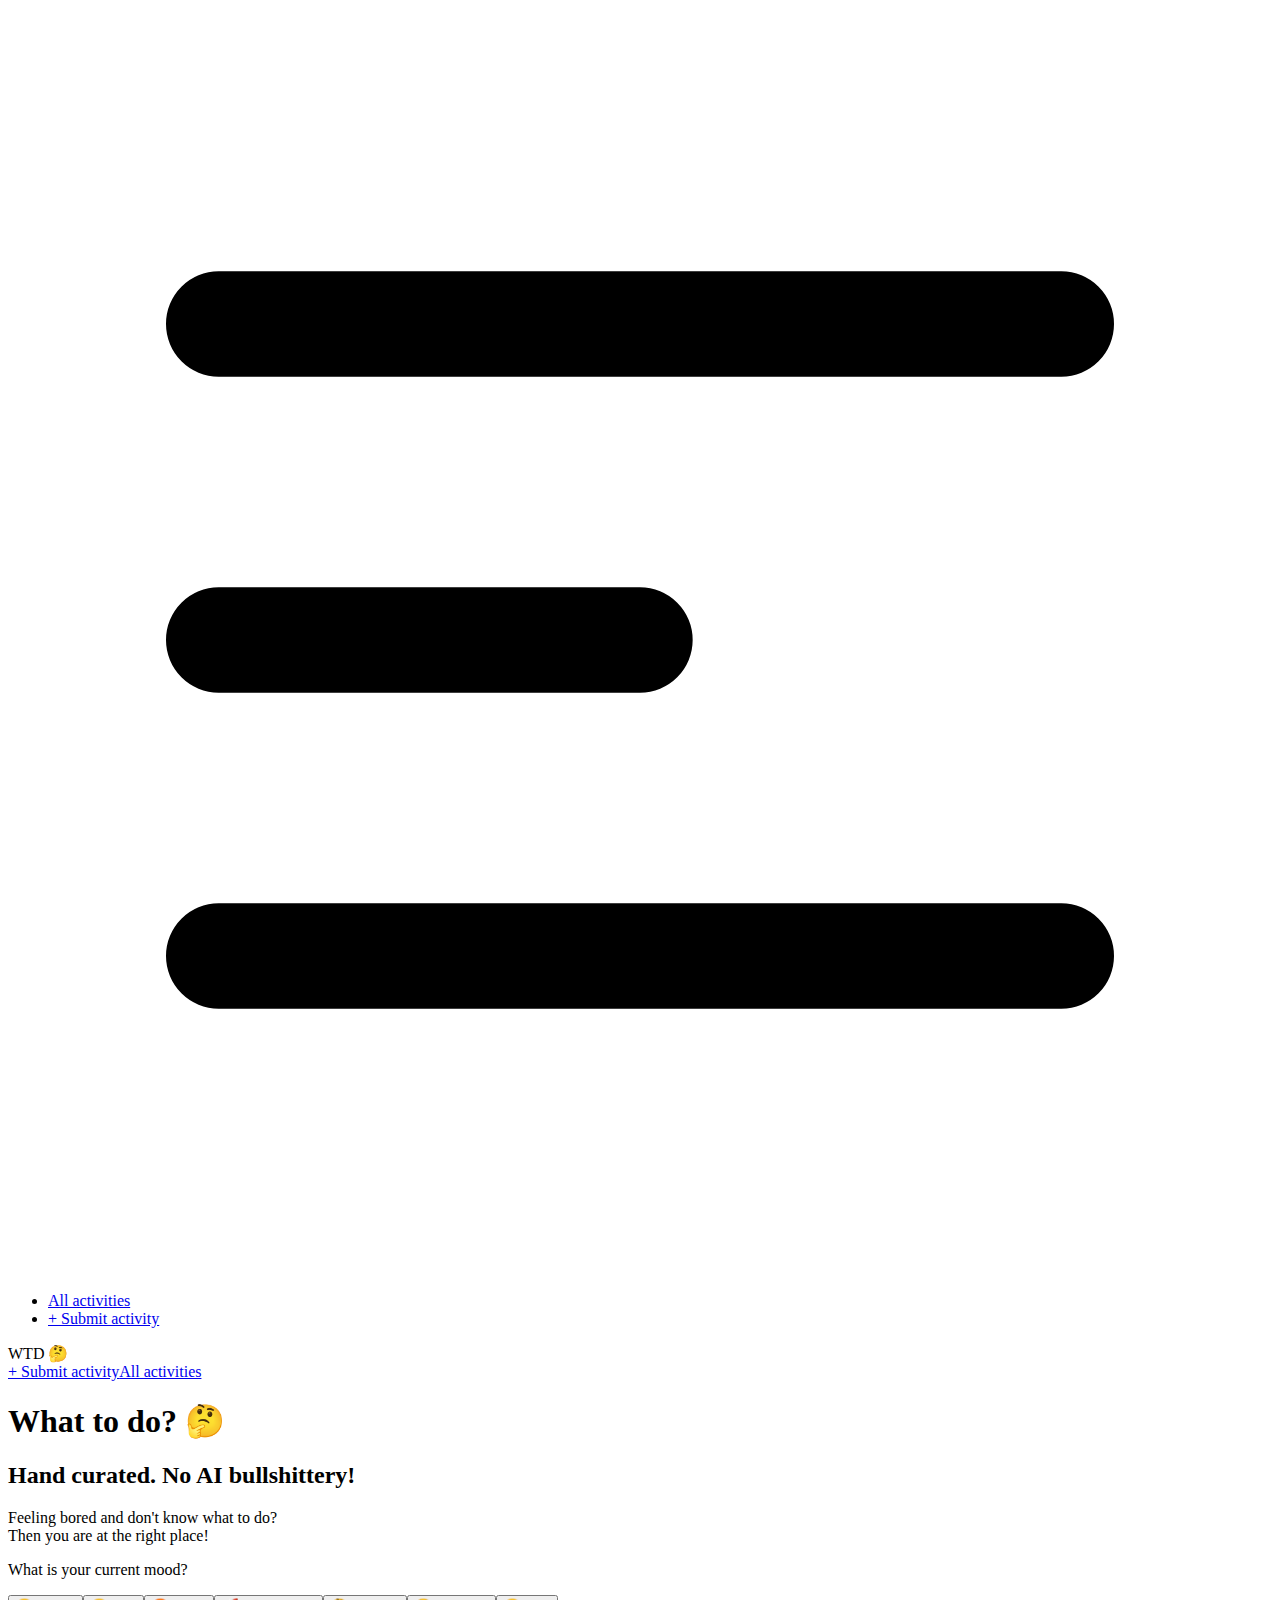
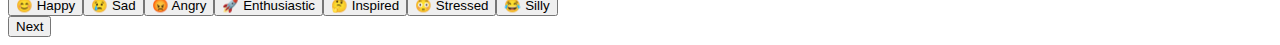
==== commit ccb37c1c: "change to raw.githubusercontent" ====
--- a/index.html
+++ b/index.html
@@ -1 +1 @@
-<!DOCTYPE html><html lang="en" data-theme="cupcake"><head><meta charSet="utf-8"/><meta name="viewport" content="width=device-width, initial-scale=1"/><link rel="stylesheet" href="/_next/static/css/040edca10ab47e37.css" data-precedence="next"/><link rel="preload" as="script" fetchPriority="low" href="/_next/static/chunks/webpack-1c9603b7d2042f8e.js"/><script src="/_next/static/chunks/fd9d1056-62aaf4b921c84028.js" async=""></script><script src="/_next/static/chunks/23-53a2603b70537d36.js" async=""></script><script src="/_next/static/chunks/main-app-e47d683644de741a.js" async=""></script><script src="/_next/static/chunks/125-04e4ac84faadeda4.js" async=""></script><script src="/_next/static/chunks/app/page-705345478caa8440.js" async=""></script><title>What to do?</title><meta name="description" content="Felling bored? Let us help you find something to do!"/><link rel="icon" href="/favicon.ico" type="image/x-icon" sizes="16x16"/><script src="/_next/static/chunks/polyfills-78c92fac7aa8fdd8.js" noModule=""></script></head><body class="__className_36bd41"><div class="navbar bg-base-100"><div class="navbar-start"><div class="dropdown"><div tabindex="0" role="button" class="btn btn-ghost lg:hidden"><svg xmlns="http://www.w3.org/2000/svg" class="h-5 w-5" fill="none" viewBox="0 0 24 24" stroke="currentColor"><path stroke-linecap="round" stroke-linejoin="round" stroke-width="2" d="M4 6h16M4 12h8m-8 6h16"></path></svg></div><ul tabindex="0" class="menu menu-sm dropdown-content bg-base-100 rounded-box z-[1] mt-3 w-52 p-2 shadow gap-2"><li><a class="bg-primary font-semibold" href="/all">All activities</a></li><li><a class="bg-secondary" href="https://forms.gle/7nkDAEcvUfai7z9x8" target="_blank">+ Submit activity</a></li></ul></div><a class="btn btn-ghost text-xl">WTD 🤔</a></div><div class="navbar-end invisible lg:visible gap-2"><a class="btn btn-secondary" href="https://forms.gle/7nkDAEcvUfai7z9x8" target="_blank">+ Submit activity</a><a class="btn btn-primary font-semibold" href="/all">All activities</a></div></div><div class="hero min-h-[92vh]"><div class="hero-content text-center"><div class="max-w-lg"><h1 class="text-5xl font-bold">What to do? 🤔</h1><h2 class="text-l font-semibold mt-2"><span class="text-white bg-neutral p-1">Hand curated.</span> No AI bullshittery!</h2><p class="py-6">Feeling bored and don&#x27;t know what to do?<br/>Then you are at the right place!</p><div class="divider"></div><p class="font-bold text-xl mb-3">What is your current mood?</p><button class="btn mr-3 mt-2 ">😊 Happy</button><button class="btn mr-3 mt-2 ">😢 Sad</button><button class="btn mr-3 mt-2 ">😡 Angry</button><button class="btn mr-3 mt-2 ">🚀 Enthusiastic</button><button class="btn mr-3 mt-2 ">🤔 Inspired</button><button class="btn mr-3 mt-2 ">😳 Stressed</button><button class="btn mr-3 mt-2 ">😂 Silly</button><div class="mt-6 flex flex-col justify-center"><button class="btn btn-primary">Next</button></div></div></div></div><script data-name="BMC-Widget" data-cfasync="false" src="https://cdnjs.buymeacoffee.com/1.0.0/widget.prod.min.js" data-id="oskarkraemer" data-description="Support me on Buy me a coffee!" data-message="Thank you for visiting! If you had fun, consider supporting the development of further tools like these 😊" data-color="#FF813F" data-position="Right" data-x_margin="18" data-y_margin="18"></script><script src="/_next/static/chunks/webpack-1c9603b7d2042f8e.js" async=""></script><script>(self.__next_f=self.__next_f||[]).push([0]);self.__next_f.push([2,null])</script><script>self.__next_f.push([1,"1:HL[\"/_next/static/css/040edca10ab47e37.css\",\"style\"]\n"])</script><script>self.__next_f.push([1,"2:I[5751,[],\"\"]\n4:I[6513,[],\"ClientPageRoot\"]\n5:I[9813,[\"125\",\"static/chunks/125-04e4ac84faadeda4.js\",\"931\",\"static/chunks/app/page-705345478caa8440.js\"],\"default\"]\n6:I[9275,[],\"\"]\n7:I[1343,[],\"\"]\n9:I[6130,[],\"\"]\na:[]\n"])</script><script>self.__next_f.push([1,"0:[[[\"$\",\"link\",\"0\",{\"rel\":\"stylesheet\",\"href\":\"/_next/static/css/040edca10ab47e37.css\",\"precedence\":\"next\",\"crossOrigin\":\"$undefined\"}]],[\"$\",\"$L2\",null,{\"buildId\":\"r5qtMpemRPgUdCmACwIKl\",\"assetPrefix\":\"\",\"initialCanonicalUrl\":\"/\",\"initialTree\":[\"\",{\"children\":[\"__PAGE__\",{}]},\"$undefined\",\"$undefined\",true],\"initialSeedData\":[\"\",{\"children\":[\"__PAGE__\",{},[[\"$L3\",[\"$\",\"$L4\",null,{\"props\":{\"params\":{},\"searchParams\":{}},\"Component\":\"$5\"}]],null],null]},[[\"$\",\"html\",null,{\"lang\":\"en\",\"data-theme\":\"cupcake\",\"children\":[\"$\",\"body\",null,{\"className\":\"__className_36bd41\",\"children\":[\"$\",\"$L6\",null,{\"parallelRouterKey\":\"children\",\"segmentPath\":[\"children\"],\"error\":\"$undefined\",\"errorStyles\":\"$undefined\",\"errorScripts\":\"$undefined\",\"template\":[\"$\",\"$L7\",null,{}],\"templateStyles\":\"$undefined\",\"templateScripts\":\"$undefined\",\"notFound\":[[\"$\",\"title\",null,{\"children\":\"404: This page could not be found.\"}],[\"$\",\"div\",null,{\"style\":{\"fontFamily\":\"system-ui,\\\"Segoe UI\\\",Roboto,Helvetica,Arial,sans-serif,\\\"Apple Color Emoji\\\",\\\"Segoe UI Emoji\\\"\",\"height\":\"100vh\",\"textAlign\":\"center\",\"display\":\"flex\",\"flexDirection\":\"column\",\"alignItems\":\"center\",\"justifyContent\":\"center\"},\"children\":[\"$\",\"div\",null,{\"children\":[[\"$\",\"style\",null,{\"dangerouslySetInnerHTML\":{\"__html\":\"body{color:#000;background:#fff;margin:0}.next-error-h1{border-right:1px solid rgba(0,0,0,.3)}@media (prefers-color-scheme:dark){body{color:#fff;background:#000}.next-error-h1{border-right:1px solid rgba(255,255,255,.3)}}\"}}],[\"$\",\"h1\",null,{\"className\":\"next-error-h1\",\"style\":{\"display\":\"inline-block\",\"margin\":\"0 20px 0 0\",\"padding\":\"0 23px 0 0\",\"fontSize\":24,\"fontWeight\":500,\"verticalAlign\":\"top\",\"lineHeight\":\"49px\"},\"children\":\"404\"}],[\"$\",\"div\",null,{\"style\":{\"display\":\"inline-block\"},\"children\":[\"$\",\"h2\",null,{\"style\":{\"fontSize\":14,\"fontWeight\":400,\"lineHeight\":\"49px\",\"margin\":0},\"children\":\"This page could not be found.\"}]}]]}]}]],\"notFoundStyles\":[],\"styles\":null}]}]}],null],null],\"couldBeIntercepted\":false,\"initialHead\":[null,\"$L8\"],\"globalErrorComponent\":\"$9\",\"missingSlots\":\"$Wa\"}]]\n"])</script><script>self.__next_f.push([1,"8:[[\"$\",\"meta\",\"0\",{\"name\":\"viewport\",\"content\":\"width=device-width, initial-scale=1\"}],[\"$\",\"meta\",\"1\",{\"charSet\":\"utf-8\"}],[\"$\",\"title\",\"2\",{\"children\":\"What to do?\"}],[\"$\",\"meta\",\"3\",{\"name\":\"description\",\"content\":\"Felling bored? Let us help you find something to do!\"}],[\"$\",\"link\",\"4\",{\"rel\":\"icon\",\"href\":\"/favicon.ico\",\"type\":\"image/x-icon\",\"sizes\":\"16x16\"}]]\n3:null\n"])</script></body></html>+<!DOCTYPE html><html lang="en" data-theme="cupcake"><head><meta charSet="utf-8"/><meta name="viewport" content="width=device-width, initial-scale=1"/><link rel="stylesheet" href="https://raw.githubusercontent.com/oskarkraemer/whattodo/main/_next/static/css/f7f9149c8898e7eb.css" data-precedence="next"/><link rel="preload" as="script" fetchPriority="low" href="https://raw.githubusercontent.com/oskarkraemer/whattodo/main/_next/static/chunks/webpack-32301ab48ae2391a.js"/><script src="https://raw.githubusercontent.com/oskarkraemer/whattodo/main/_next/static/chunks/fd9d1056-62aaf4b921c84028.js" async=""></script><script src="https://raw.githubusercontent.com/oskarkraemer/whattodo/main/_next/static/chunks/23-53a2603b70537d36.js" async=""></script><script src="https://raw.githubusercontent.com/oskarkraemer/whattodo/main/_next/static/chunks/main-app-e47d683644de741a.js" async=""></script><script src="https://raw.githubusercontent.com/oskarkraemer/whattodo/main/_next/static/chunks/125-04e4ac84faadeda4.js" async=""></script><script src="https://raw.githubusercontent.com/oskarkraemer/whattodo/main/_next/static/chunks/app/page-705345478caa8440.js" async=""></script><title>What to do?</title><meta name="description" content="Felling bored? Let us help you find something to do!"/><link rel="icon" href="/favicon.ico" type="image/x-icon" sizes="16x16"/><script src="https://raw.githubusercontent.com/oskarkraemer/whattodo/main/_next/static/chunks/polyfills-78c92fac7aa8fdd8.js" noModule=""></script></head><body class="__className_dd5384"><div class="navbar bg-base-100"><div class="navbar-start"><div class="dropdown"><div tabindex="0" role="button" class="btn btn-ghost lg:hidden"><svg xmlns="http://www.w3.org/2000/svg" class="h-5 w-5" fill="none" viewBox="0 0 24 24" stroke="currentColor"><path stroke-linecap="round" stroke-linejoin="round" stroke-width="2" d="M4 6h16M4 12h8m-8 6h16"></path></svg></div><ul tabindex="0" class="menu menu-sm dropdown-content bg-base-100 rounded-box z-[1] mt-3 w-52 p-2 shadow gap-2"><li><a class="bg-primary font-semibold" href="/all">All activities</a></li><li><a class="bg-secondary" href="https://forms.gle/7nkDAEcvUfai7z9x8" target="_blank">+ Submit activity</a></li></ul></div><a class="btn btn-ghost text-xl">WTD 🤔</a></div><div class="navbar-end invisible lg:visible gap-2"><a class="btn btn-secondary" href="https://forms.gle/7nkDAEcvUfai7z9x8" target="_blank">+ Submit activity</a><a class="btn btn-primary font-semibold" href="/all">All activities</a></div></div><div class="hero min-h-[92vh]"><div class="hero-content text-center"><div class="max-w-lg"><h1 class="text-5xl font-bold">What to do? 🤔</h1><h2 class="text-l font-semibold mt-2"><span class="text-white bg-neutral p-1">Hand curated.</span> No AI bullshittery!</h2><p class="py-6">Feeling bored and don&#x27;t know what to do?<br/>Then you are at the right place!</p><div class="divider"></div><p class="font-bold text-xl mb-3">What is your current mood?</p><button class="btn mr-3 mt-2 ">😊 Happy</button><button class="btn mr-3 mt-2 ">😢 Sad</button><button class="btn mr-3 mt-2 ">😡 Angry</button><button class="btn mr-3 mt-2 ">🚀 Enthusiastic</button><button class="btn mr-3 mt-2 ">🤔 Inspired</button><button class="btn mr-3 mt-2 ">😳 Stressed</button><button class="btn mr-3 mt-2 ">😂 Silly</button><div class="mt-6 flex flex-col justify-center"><button class="btn btn-primary">Next</button></div></div></div></div><script data-name="BMC-Widget" data-cfasync="false" src="https://cdnjs.buymeacoffee.com/1.0.0/widget.prod.min.js" data-id="oskarkraemer" data-description="Support me on Buy me a coffee!" data-message="Thank you for visiting! If you had fun, consider supporting the development of further tools like these 😊" data-color="#FF813F" data-position="Right" data-x_margin="18" data-y_margin="18"></script><script src="https://raw.githubusercontent.com/oskarkraemer/whattodo/main/_next/static/chunks/webpack-32301ab48ae2391a.js" async=""></script><script>(self.__next_f=self.__next_f||[]).push([0]);self.__next_f.push([2,null])</script><script>self.__next_f.push([1,"1:HL[\"https://raw.githubusercontent.com/oskarkraemer/whattodo/main/_next/static/css/f7f9149c8898e7eb.css\",\"style\"]\n"])</script><script>self.__next_f.push([1,"2:I[5751,[],\"\"]\n4:I[6513,[],\"ClientPageRoot\"]\n5:I[9813,[\"125\",\"static/chunks/125-04e4ac84faadeda4.js\",\"931\",\"static/chunks/app/page-705345478caa8440.js\"],\"default\"]\n6:I[9275,[],\"\"]\n7:I[1343,[],\"\"]\n9:I[6130,[],\"\"]\na:[]\n"])</script><script>self.__next_f.push([1,"0:[[[\"$\",\"link\",\"0\",{\"rel\":\"stylesheet\",\"href\":\"https://raw.githubusercontent.com/oskarkraemer/whattodo/main/_next/static/css/f7f9149c8898e7eb.css\",\"precedence\":\"next\",\"crossOrigin\":\"$undefined\"}]],[\"$\",\"$L2\",null,{\"buildId\":\"XSWyJt99q7JfiXrfhzdZ-\",\"assetPrefix\":\"https://raw.githubusercontent.com/oskarkraemer/whattodo/main\",\"initialCanonicalUrl\":\"/\",\"initialTree\":[\"\",{\"children\":[\"__PAGE__\",{}]},\"$undefined\",\"$undefined\",true],\"initialSeedData\":[\"\",{\"children\":[\"__PAGE__\",{},[[\"$L3\",[\"$\",\"$L4\",null,{\"props\":{\"params\":{},\"searchParams\":{}},\"Component\":\"$5\"}]],null],null]},[[\"$\",\"html\",null,{\"lang\":\"en\",\"data-theme\":\"cupcake\",\"children\":[\"$\",\"body\",null,{\"className\":\"__className_dd5384\",\"children\":[\"$\",\"$L6\",null,{\"parallelRouterKey\":\"children\",\"segmentPath\":[\"children\"],\"error\":\"$undefined\",\"errorStyles\":\"$undefined\",\"errorScripts\":\"$undefined\",\"template\":[\"$\",\"$L7\",null,{}],\"templateStyles\":\"$undefined\",\"templateScripts\":\"$undefined\",\"notFound\":[[\"$\",\"title\",null,{\"children\":\"404: This page could not be found.\"}],[\"$\",\"div\",null,{\"style\":{\"fontFamily\":\"system-ui,\\\"Segoe UI\\\",Roboto,Helvetica,Arial,sans-serif,\\\"Apple Color Emoji\\\",\\\"Segoe UI Emoji\\\"\",\"height\":\"100vh\",\"textAlign\":\"center\",\"display\":\"flex\",\"flexDirection\":\"column\",\"alignItems\":\"center\",\"justifyContent\":\"center\"},\"children\":[\"$\",\"div\",null,{\"children\":[[\"$\",\"style\",null,{\"dangerouslySetInnerHTML\":{\"__html\":\"body{color:#000;background:#fff;margin:0}.next-error-h1{border-right:1px solid rgba(0,0,0,.3)}@media (prefers-color-scheme:dark){body{color:#fff;background:#000}.next-error-h1{border-right:1px solid rgba(255,255,255,.3)}}\"}}],[\"$\",\"h1\",null,{\"className\":\"next-error-h1\",\"style\":{\"display\":\"inline-block\",\"margin\":\"0 20px 0 0\",\"padding\":\"0 23px 0 0\",\"fontSize\":24,\"fontWeight\":500,\"verticalAlign\":\"top\",\"lineHeight\":\"49px\"},\"children\":\"404\"}],[\"$\",\"div\",null,{\"style\":{\"display\":\"inline-block\"},\"children\":[\"$\",\"h2\",null,{\"style\":{\"fontSize\":14,\"fontWeight\":400,\"lineHeight\":\"49px\",\"margin\":0},\"children\":\"This page could not be found.\"}]}]]}]}]],\"notFoundStyles\":[],\"styles\":null}]}]}],null],null],\"couldBeIntercepted\":false,\"initialHead\":[null,\"$L8\"],\"globalErrorComponent\":\"$9\",\"missingSlots\":\"$Wa\"}]]\n"])</script><script>self.__next_f.push([1,"8:[[\"$\",\"meta\",\"0\",{\"name\":\"viewport\",\"content\":\"width=device-width, initial-scale=1\"}],[\"$\",\"meta\",\"1\",{\"charSet\":\"utf-8\"}],[\"$\",\"title\",\"2\",{\"children\":\"What to do?\"}],[\"$\",\"meta\",\"3\",{\"name\":\"description\",\"content\":\"Felling bored? Let us help you find something to do!\"}],[\"$\",\"link\",\"4\",{\"rel\":\"icon\",\"href\":\"/favicon.ico\",\"type\":\"image/x-icon\",\"sizes\":\"16x16\"}]]\n3:null\n"])</script></body></html>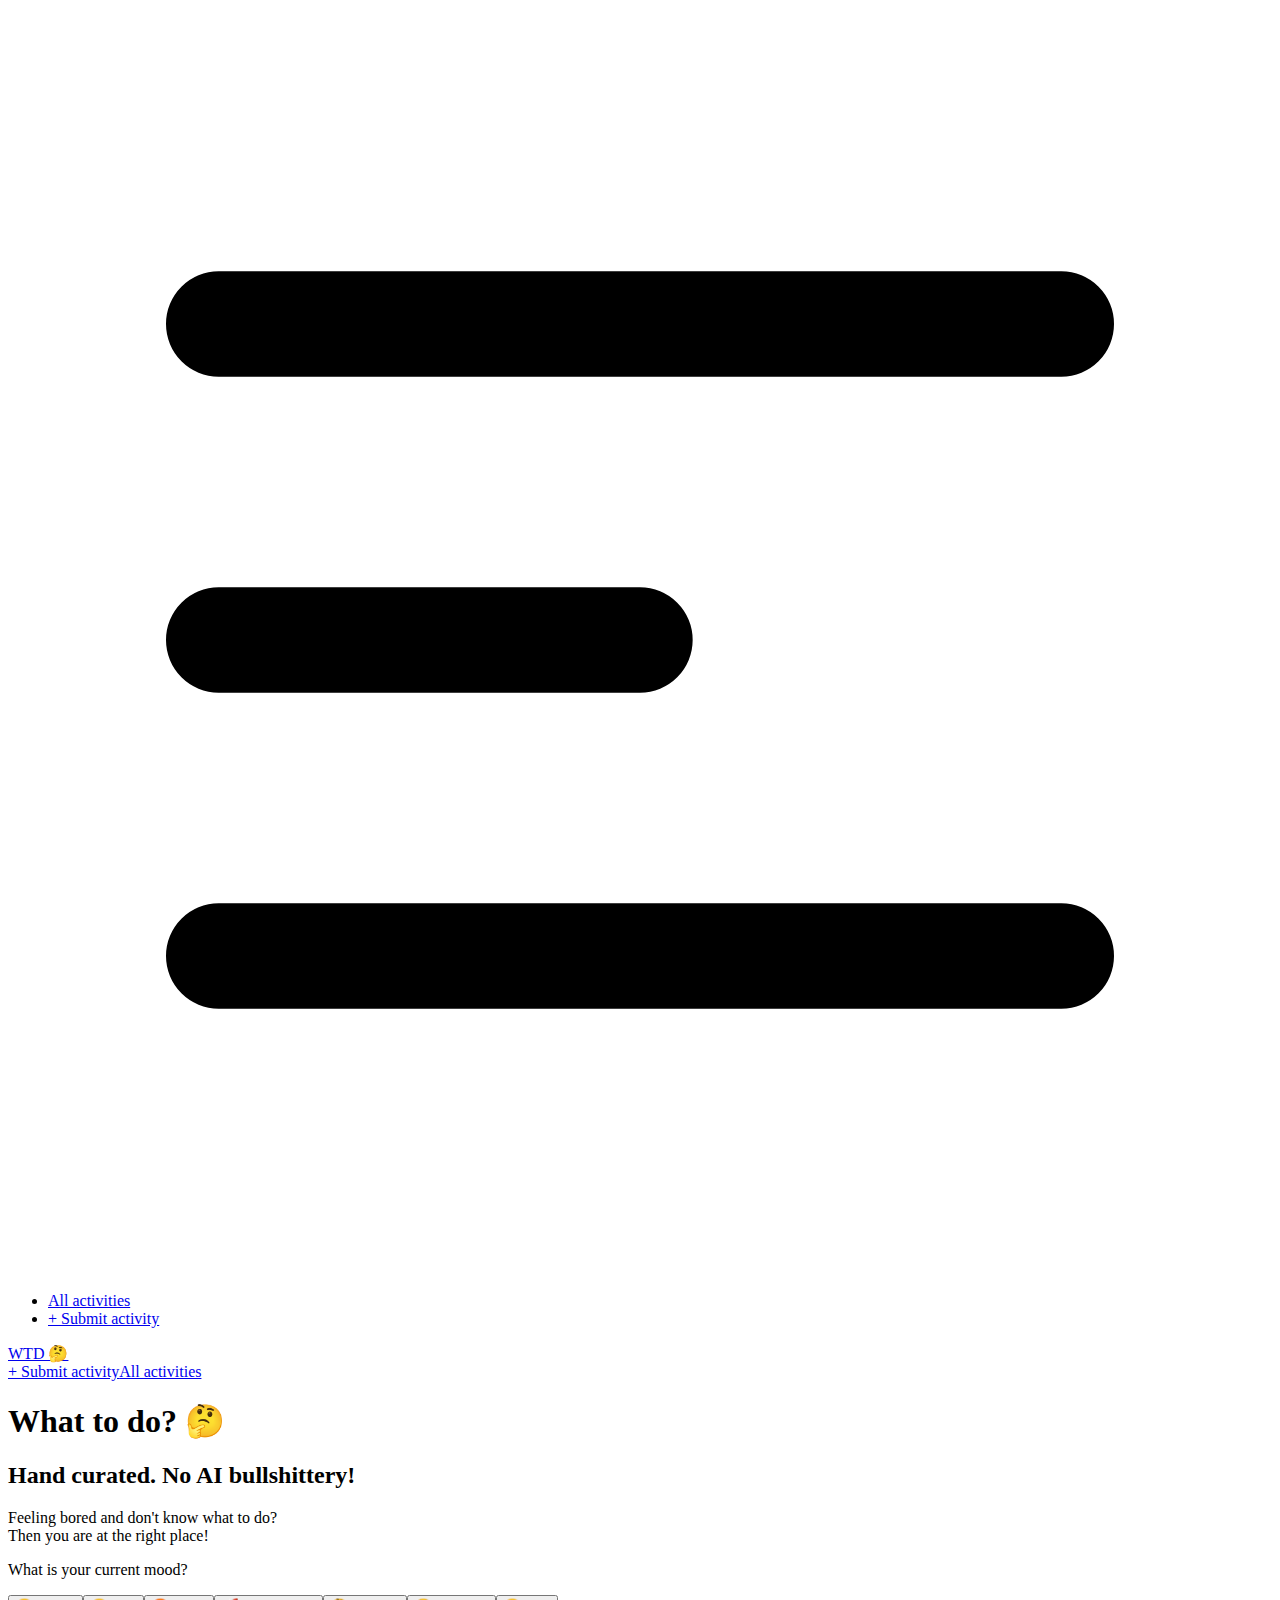
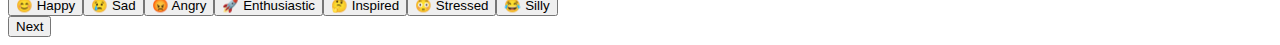
==== commit 4bc9b014: "fix links" ====
--- a/index.html
+++ b/index.html
@@ -1 +1 @@
-<!DOCTYPE html><html lang="en" data-theme="cupcake"><head><meta charSet="utf-8"/><meta name="viewport" content="width=device-width, initial-scale=1"/><link rel="stylesheet" href="https://raw.githubusercontent.com/oskarkraemer/whattodo/main/_next/static/css/f7f9149c8898e7eb.css" data-precedence="next"/><link rel="preload" as="script" fetchPriority="low" href="https://raw.githubusercontent.com/oskarkraemer/whattodo/main/_next/static/chunks/webpack-32301ab48ae2391a.js"/><script src="https://raw.githubusercontent.com/oskarkraemer/whattodo/main/_next/static/chunks/fd9d1056-62aaf4b921c84028.js" async=""></script><script src="https://raw.githubusercontent.com/oskarkraemer/whattodo/main/_next/static/chunks/23-53a2603b70537d36.js" async=""></script><script src="https://raw.githubusercontent.com/oskarkraemer/whattodo/main/_next/static/chunks/main-app-e47d683644de741a.js" async=""></script><script src="https://raw.githubusercontent.com/oskarkraemer/whattodo/main/_next/static/chunks/125-04e4ac84faadeda4.js" async=""></script><script src="https://raw.githubusercontent.com/oskarkraemer/whattodo/main/_next/static/chunks/app/page-705345478caa8440.js" async=""></script><title>What to do?</title><meta name="description" content="Felling bored? Let us help you find something to do!"/><link rel="icon" href="/favicon.ico" type="image/x-icon" sizes="16x16"/><script src="https://raw.githubusercontent.com/oskarkraemer/whattodo/main/_next/static/chunks/polyfills-78c92fac7aa8fdd8.js" noModule=""></script></head><body class="__className_dd5384"><div class="navbar bg-base-100"><div class="navbar-start"><div class="dropdown"><div tabindex="0" role="button" class="btn btn-ghost lg:hidden"><svg xmlns="http://www.w3.org/2000/svg" class="h-5 w-5" fill="none" viewBox="0 0 24 24" stroke="currentColor"><path stroke-linecap="round" stroke-linejoin="round" stroke-width="2" d="M4 6h16M4 12h8m-8 6h16"></path></svg></div><ul tabindex="0" class="menu menu-sm dropdown-content bg-base-100 rounded-box z-[1] mt-3 w-52 p-2 shadow gap-2"><li><a class="bg-primary font-semibold" href="/all">All activities</a></li><li><a class="bg-secondary" href="https://forms.gle/7nkDAEcvUfai7z9x8" target="_blank">+ Submit activity</a></li></ul></div><a class="btn btn-ghost text-xl">WTD 🤔</a></div><div class="navbar-end invisible lg:visible gap-2"><a class="btn btn-secondary" href="https://forms.gle/7nkDAEcvUfai7z9x8" target="_blank">+ Submit activity</a><a class="btn btn-primary font-semibold" href="/all">All activities</a></div></div><div class="hero min-h-[92vh]"><div class="hero-content text-center"><div class="max-w-lg"><h1 class="text-5xl font-bold">What to do? 🤔</h1><h2 class="text-l font-semibold mt-2"><span class="text-white bg-neutral p-1">Hand curated.</span> No AI bullshittery!</h2><p class="py-6">Feeling bored and don&#x27;t know what to do?<br/>Then you are at the right place!</p><div class="divider"></div><p class="font-bold text-xl mb-3">What is your current mood?</p><button class="btn mr-3 mt-2 ">😊 Happy</button><button class="btn mr-3 mt-2 ">😢 Sad</button><button class="btn mr-3 mt-2 ">😡 Angry</button><button class="btn mr-3 mt-2 ">🚀 Enthusiastic</button><button class="btn mr-3 mt-2 ">🤔 Inspired</button><button class="btn mr-3 mt-2 ">😳 Stressed</button><button class="btn mr-3 mt-2 ">😂 Silly</button><div class="mt-6 flex flex-col justify-center"><button class="btn btn-primary">Next</button></div></div></div></div><script data-name="BMC-Widget" data-cfasync="false" src="https://cdnjs.buymeacoffee.com/1.0.0/widget.prod.min.js" data-id="oskarkraemer" data-description="Support me on Buy me a coffee!" data-message="Thank you for visiting! If you had fun, consider supporting the development of further tools like these 😊" data-color="#FF813F" data-position="Right" data-x_margin="18" data-y_margin="18"></script><script src="https://raw.githubusercontent.com/oskarkraemer/whattodo/main/_next/static/chunks/webpack-32301ab48ae2391a.js" async=""></script><script>(self.__next_f=self.__next_f||[]).push([0]);self.__next_f.push([2,null])</script><script>self.__next_f.push([1,"1:HL[\"https://raw.githubusercontent.com/oskarkraemer/whattodo/main/_next/static/css/f7f9149c8898e7eb.css\",\"style\"]\n"])</script><script>self.__next_f.push([1,"2:I[5751,[],\"\"]\n4:I[6513,[],\"ClientPageRoot\"]\n5:I[9813,[\"125\",\"static/chunks/125-04e4ac84faadeda4.js\",\"931\",\"static/chunks/app/page-705345478caa8440.js\"],\"default\"]\n6:I[9275,[],\"\"]\n7:I[1343,[],\"\"]\n9:I[6130,[],\"\"]\na:[]\n"])</script><script>self.__next_f.push([1,"0:[[[\"$\",\"link\",\"0\",{\"rel\":\"stylesheet\",\"href\":\"https://raw.githubusercontent.com/oskarkraemer/whattodo/main/_next/static/css/f7f9149c8898e7eb.css\",\"precedence\":\"next\",\"crossOrigin\":\"$undefined\"}]],[\"$\",\"$L2\",null,{\"buildId\":\"XSWyJt99q7JfiXrfhzdZ-\",\"assetPrefix\":\"https://raw.githubusercontent.com/oskarkraemer/whattodo/main\",\"initialCanonicalUrl\":\"/\",\"initialTree\":[\"\",{\"children\":[\"__PAGE__\",{}]},\"$undefined\",\"$undefined\",true],\"initialSeedData\":[\"\",{\"children\":[\"__PAGE__\",{},[[\"$L3\",[\"$\",\"$L4\",null,{\"props\":{\"params\":{},\"searchParams\":{}},\"Component\":\"$5\"}]],null],null]},[[\"$\",\"html\",null,{\"lang\":\"en\",\"data-theme\":\"cupcake\",\"children\":[\"$\",\"body\",null,{\"className\":\"__className_dd5384\",\"children\":[\"$\",\"$L6\",null,{\"parallelRouterKey\":\"children\",\"segmentPath\":[\"children\"],\"error\":\"$undefined\",\"errorStyles\":\"$undefined\",\"errorScripts\":\"$undefined\",\"template\":[\"$\",\"$L7\",null,{}],\"templateStyles\":\"$undefined\",\"templateScripts\":\"$undefined\",\"notFound\":[[\"$\",\"title\",null,{\"children\":\"404: This page could not be found.\"}],[\"$\",\"div\",null,{\"style\":{\"fontFamily\":\"system-ui,\\\"Segoe UI\\\",Roboto,Helvetica,Arial,sans-serif,\\\"Apple Color Emoji\\\",\\\"Segoe UI Emoji\\\"\",\"height\":\"100vh\",\"textAlign\":\"center\",\"display\":\"flex\",\"flexDirection\":\"column\",\"alignItems\":\"center\",\"justifyContent\":\"center\"},\"children\":[\"$\",\"div\",null,{\"children\":[[\"$\",\"style\",null,{\"dangerouslySetInnerHTML\":{\"__html\":\"body{color:#000;background:#fff;margin:0}.next-error-h1{border-right:1px solid rgba(0,0,0,.3)}@media (prefers-color-scheme:dark){body{color:#fff;background:#000}.next-error-h1{border-right:1px solid rgba(255,255,255,.3)}}\"}}],[\"$\",\"h1\",null,{\"className\":\"next-error-h1\",\"style\":{\"display\":\"inline-block\",\"margin\":\"0 20px 0 0\",\"padding\":\"0 23px 0 0\",\"fontSize\":24,\"fontWeight\":500,\"verticalAlign\":\"top\",\"lineHeight\":\"49px\"},\"children\":\"404\"}],[\"$\",\"div\",null,{\"style\":{\"display\":\"inline-block\"},\"children\":[\"$\",\"h2\",null,{\"style\":{\"fontSize\":14,\"fontWeight\":400,\"lineHeight\":\"49px\",\"margin\":0},\"children\":\"This page could not be found.\"}]}]]}]}]],\"notFoundStyles\":[],\"styles\":null}]}]}],null],null],\"couldBeIntercepted\":false,\"initialHead\":[null,\"$L8\"],\"globalErrorComponent\":\"$9\",\"missingSlots\":\"$Wa\"}]]\n"])</script><script>self.__next_f.push([1,"8:[[\"$\",\"meta\",\"0\",{\"name\":\"viewport\",\"content\":\"width=device-width, initial-scale=1\"}],[\"$\",\"meta\",\"1\",{\"charSet\":\"utf-8\"}],[\"$\",\"title\",\"2\",{\"children\":\"What to do?\"}],[\"$\",\"meta\",\"3\",{\"name\":\"description\",\"content\":\"Felling bored? Let us help you find something to do!\"}],[\"$\",\"link\",\"4\",{\"rel\":\"icon\",\"href\":\"/favicon.ico\",\"type\":\"image/x-icon\",\"sizes\":\"16x16\"}]]\n3:null\n"])</script></body></html>+<!DOCTYPE html><html lang="en" data-theme="cupcake"><head><meta charSet="utf-8"/><meta name="viewport" content="width=device-width, initial-scale=1"/><link rel="stylesheet" href="/whattodo/_next/static/css/0e82460f41be9d37.css" data-precedence="next"/><link rel="preload" as="script" fetchPriority="low" href="/whattodo/_next/static/chunks/webpack-e8e1c405399f5ec6.js"/><script src="/whattodo/_next/static/chunks/fd9d1056-62aaf4b921c84028.js" async=""></script><script src="/whattodo/_next/static/chunks/23-ba2b9516e5467bb5.js" async=""></script><script src="/whattodo/_next/static/chunks/main-app-e47d683644de741a.js" async=""></script><script src="/whattodo/_next/static/chunks/138-441e91657069d0c8.js" async=""></script><script src="/whattodo/_next/static/chunks/125-ac04210e4be05573.js" async=""></script><script src="/whattodo/_next/static/chunks/app/page-406539953157a860.js" async=""></script><title>What to do?</title><meta name="description" content="Felling bored? Let us help you find something to do!"/><link rel="icon" href="/whattodo/favicon.ico" type="image/x-icon" sizes="16x16"/><script src="/whattodo/_next/static/chunks/polyfills-78c92fac7aa8fdd8.js" noModule=""></script></head><body class="__className_a66c37"><div class="navbar bg-base-100"><div class="navbar-start"><div class="dropdown"><div tabindex="0" role="button" class="btn btn-ghost lg:hidden"><svg xmlns="http://www.w3.org/2000/svg" class="h-5 w-5" fill="none" viewBox="0 0 24 24" stroke="currentColor"><path stroke-linecap="round" stroke-linejoin="round" stroke-width="2" d="M4 6h16M4 12h8m-8 6h16"></path></svg></div><ul tabindex="0" class="menu menu-sm dropdown-content bg-base-100 rounded-box z-[1] mt-3 w-52 p-2 shadow gap-2"><li><a class="bg-primary font-semibold" href="/whattodo/all">All activities</a></li><li><a class="bg-secondary" href="https://forms.gle/7nkDAEcvUfai7z9x8" target="_blank">+ Submit activity</a></li></ul></div><a class="btn btn-ghost text-xl" href="/whattodo">WTD 🤔</a></div><div class="navbar-end invisible lg:visible gap-2"><a class="btn btn-secondary" href="https://forms.gle/7nkDAEcvUfai7z9x8" target="_blank">+ Submit activity</a><a class="btn btn-primary font-semibold" href="/whattodo/all">All activities</a></div></div><div class="hero min-h-[92vh]"><div class="hero-content text-center"><div class="max-w-lg"><h1 class="text-5xl font-bold">What to do? 🤔</h1><h2 class="text-l font-semibold mt-2"><span class="text-white bg-neutral p-1">Hand curated.</span> No AI bullshittery!</h2><p class="py-6">Feeling bored and don&#x27;t know what to do?<br/>Then you are at the right place!</p><div class="divider"></div><p class="font-bold text-xl mb-3">What is your current mood?</p><button class="btn mr-3 mt-2 ">😊 Happy</button><button class="btn mr-3 mt-2 ">😢 Sad</button><button class="btn mr-3 mt-2 ">😡 Angry</button><button class="btn mr-3 mt-2 ">🚀 Enthusiastic</button><button class="btn mr-3 mt-2 ">🤔 Inspired</button><button class="btn mr-3 mt-2 ">😳 Stressed</button><button class="btn mr-3 mt-2 ">😂 Silly</button><div class="mt-6 flex flex-col justify-center"><button class="btn btn-primary">Next</button></div></div></div></div><script data-name="BMC-Widget" data-cfasync="false" src="https://cdnjs.buymeacoffee.com/1.0.0/widget.prod.min.js" data-id="oskarkraemer" data-description="Support me on Buy me a coffee!" data-message="Thank you for visiting! If you had fun, consider supporting the development of further tools like these 😊" data-color="#FF813F" data-position="Right" data-x_margin="18" data-y_margin="18"></script><script src="/whattodo/_next/static/chunks/webpack-e8e1c405399f5ec6.js" async=""></script><script>(self.__next_f=self.__next_f||[]).push([0]);self.__next_f.push([2,null])</script><script>self.__next_f.push([1,"1:HL[\"/whattodo/_next/static/css/0e82460f41be9d37.css\",\"style\"]\n"])</script><script>self.__next_f.push([1,"2:I[5751,[],\"\"]\n4:I[6513,[],\"ClientPageRoot\"]\n5:I[9813,[\"138\",\"static/chunks/138-441e91657069d0c8.js\",\"125\",\"static/chunks/125-ac04210e4be05573.js\",\"931\",\"static/chunks/app/page-406539953157a860.js\"],\"default\"]\n6:I[9275,[],\"\"]\n7:I[1343,[],\"\"]\n9:I[6130,[],\"\"]\na:[]\n"])</script><script>self.__next_f.push([1,"0:[[[\"$\",\"link\",\"0\",{\"rel\":\"stylesheet\",\"href\":\"/whattodo/_next/static/css/0e82460f41be9d37.css\",\"precedence\":\"next\",\"crossOrigin\":\"$undefined\"}]],[\"$\",\"$L2\",null,{\"buildId\":\"pXWMCfnL57Hxj470D7i0e\",\"assetPrefix\":\"/whattodo\",\"initialCanonicalUrl\":\"/\",\"initialTree\":[\"\",{\"children\":[\"__PAGE__\",{}]},\"$undefined\",\"$undefined\",true],\"initialSeedData\":[\"\",{\"children\":[\"__PAGE__\",{},[[\"$L3\",[\"$\",\"$L4\",null,{\"props\":{\"params\":{},\"searchParams\":{}},\"Component\":\"$5\"}]],null],null]},[[\"$\",\"html\",null,{\"lang\":\"en\",\"data-theme\":\"cupcake\",\"children\":[\"$\",\"body\",null,{\"className\":\"__className_a66c37\",\"children\":[\"$\",\"$L6\",null,{\"parallelRouterKey\":\"children\",\"segmentPath\":[\"children\"],\"error\":\"$undefined\",\"errorStyles\":\"$undefined\",\"errorScripts\":\"$undefined\",\"template\":[\"$\",\"$L7\",null,{}],\"templateStyles\":\"$undefined\",\"templateScripts\":\"$undefined\",\"notFound\":[[\"$\",\"title\",null,{\"children\":\"404: This page could not be found.\"}],[\"$\",\"div\",null,{\"style\":{\"fontFamily\":\"system-ui,\\\"Segoe UI\\\",Roboto,Helvetica,Arial,sans-serif,\\\"Apple Color Emoji\\\",\\\"Segoe UI Emoji\\\"\",\"height\":\"100vh\",\"textAlign\":\"center\",\"display\":\"flex\",\"flexDirection\":\"column\",\"alignItems\":\"center\",\"justifyContent\":\"center\"},\"children\":[\"$\",\"div\",null,{\"children\":[[\"$\",\"style\",null,{\"dangerouslySetInnerHTML\":{\"__html\":\"body{color:#000;background:#fff;margin:0}.next-error-h1{border-right:1px solid rgba(0,0,0,.3)}@media (prefers-color-scheme:dark){body{color:#fff;background:#000}.next-error-h1{border-right:1px solid rgba(255,255,255,.3)}}\"}}],[\"$\",\"h1\",null,{\"className\":\"next-error-h1\",\"style\":{\"display\":\"inline-block\",\"margin\":\"0 20px 0 0\",\"padding\":\"0 23px 0 0\",\"fontSize\":24,\"fontWeight\":500,\"verticalAlign\":\"top\",\"lineHeight\":\"49px\"},\"children\":\"404\"}],[\"$\",\"div\",null,{\"style\":{\"display\":\"inline-block\"},\"children\":[\"$\",\"h2\",null,{\"style\":{\"fontSize\":14,\"fontWeight\":400,\"lineHeight\":\"49px\",\"margin\":0},\"children\":\"This page could not be found.\"}]}]]}]}]],\"notFoundStyles\":[],\"styles\":null}]}]}],null],null],\"couldBeIntercepted\":false,\"initialHead\":[null,\"$L8\"],\"globalErrorComponent\":\"$9\",\"missingSlots\":\"$Wa\"}]]\n"])</script><script>self.__next_f.push([1,"8:[[\"$\",\"meta\",\"0\",{\"name\":\"viewport\",\"content\":\"width=device-width, initial-scale=1\"}],[\"$\",\"meta\",\"1\",{\"charSet\":\"utf-8\"}],[\"$\",\"title\",\"2\",{\"children\":\"What to do?\"}],[\"$\",\"meta\",\"3\",{\"name\":\"description\",\"content\":\"Felling bored? Let us help you find something to do!\"}],[\"$\",\"link\",\"4\",{\"rel\":\"icon\",\"href\":\"/whattodo/favicon.ico\",\"type\":\"image/x-icon\",\"sizes\":\"16x16\"}]]\n3:null\n"])</script></body></html>